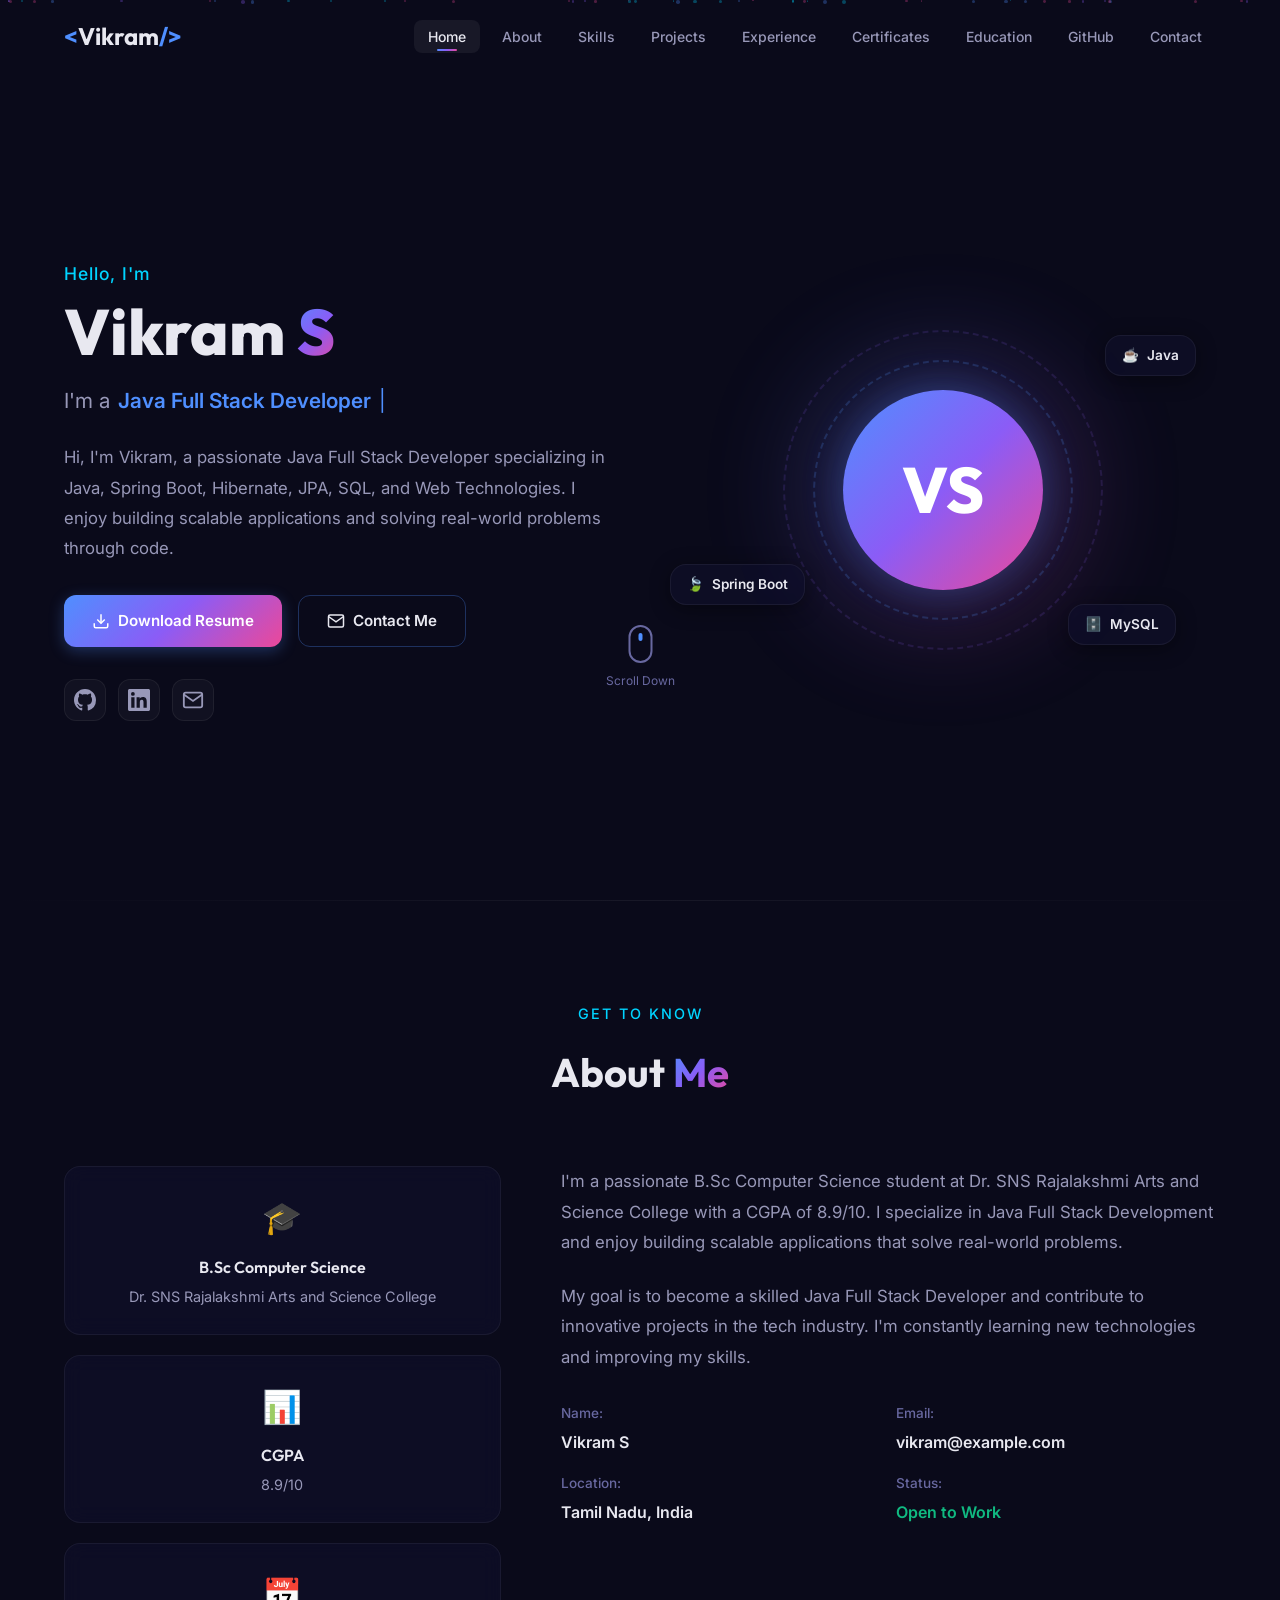
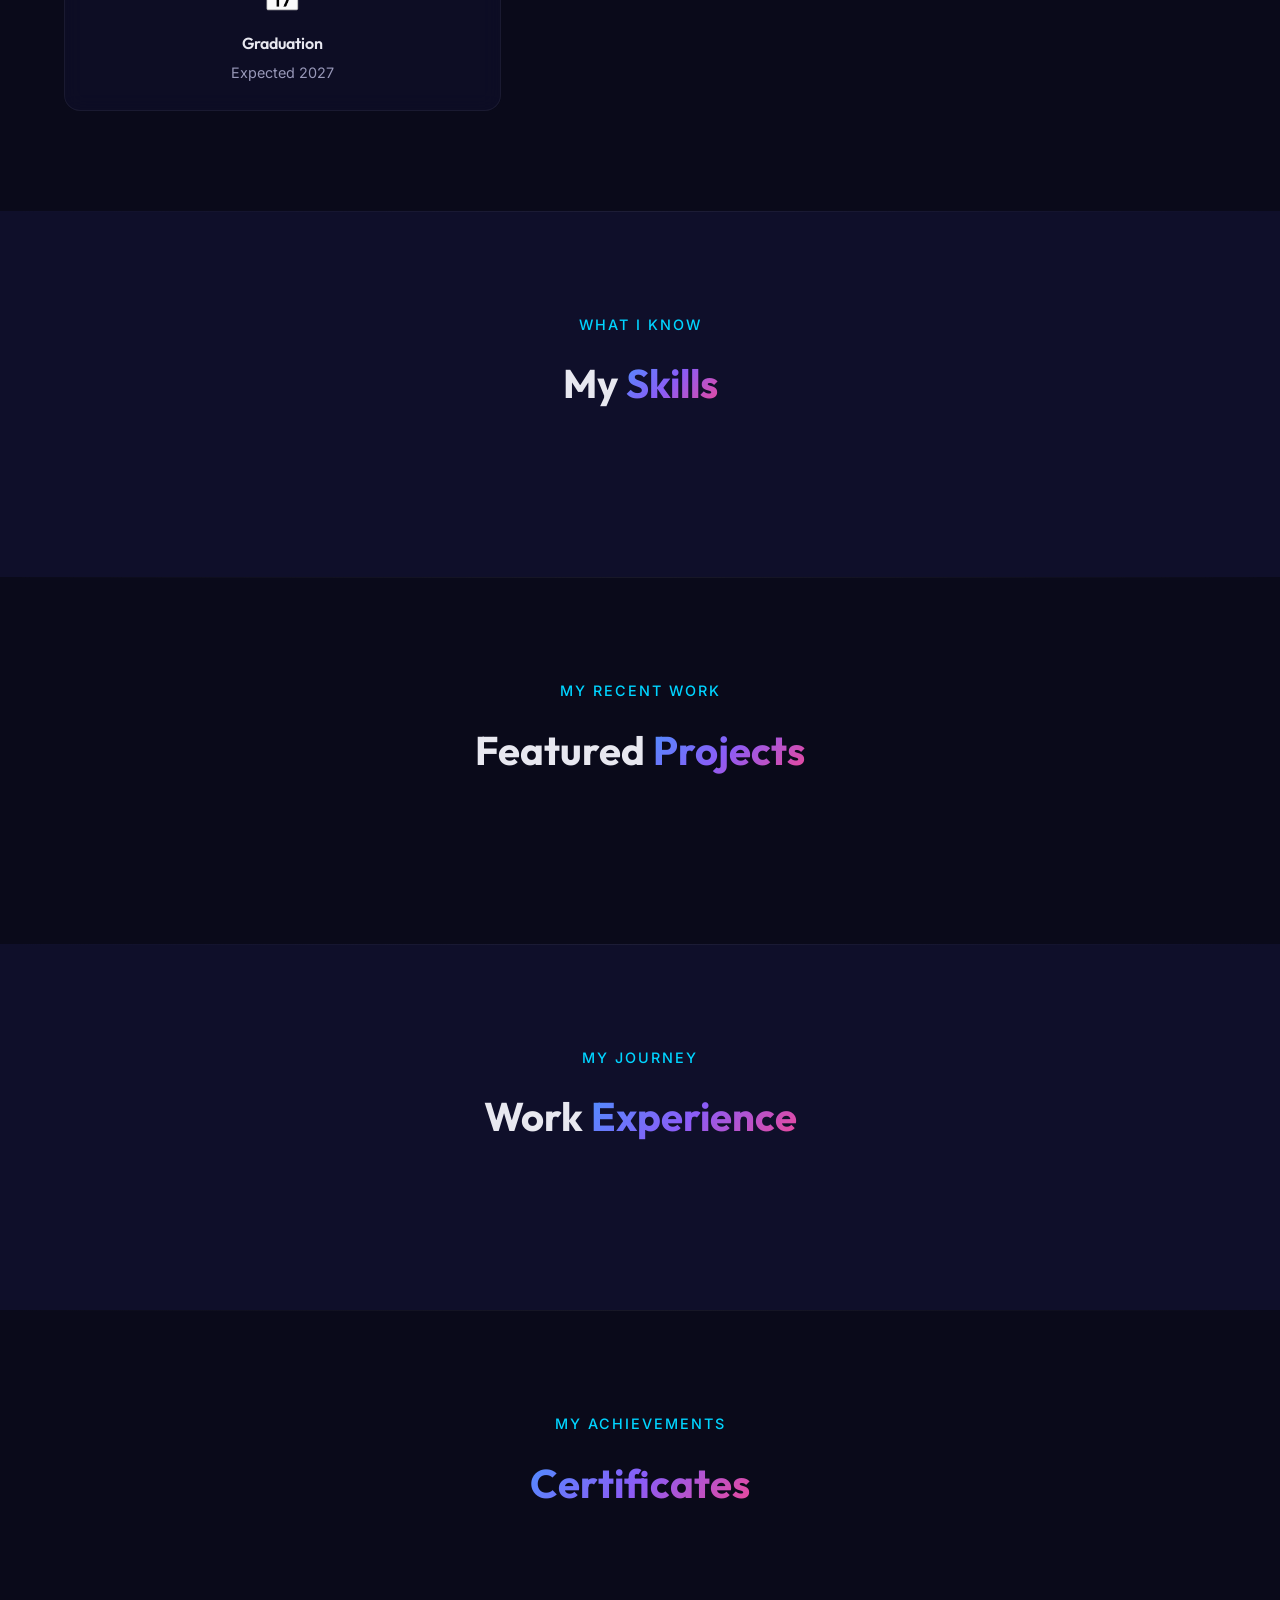
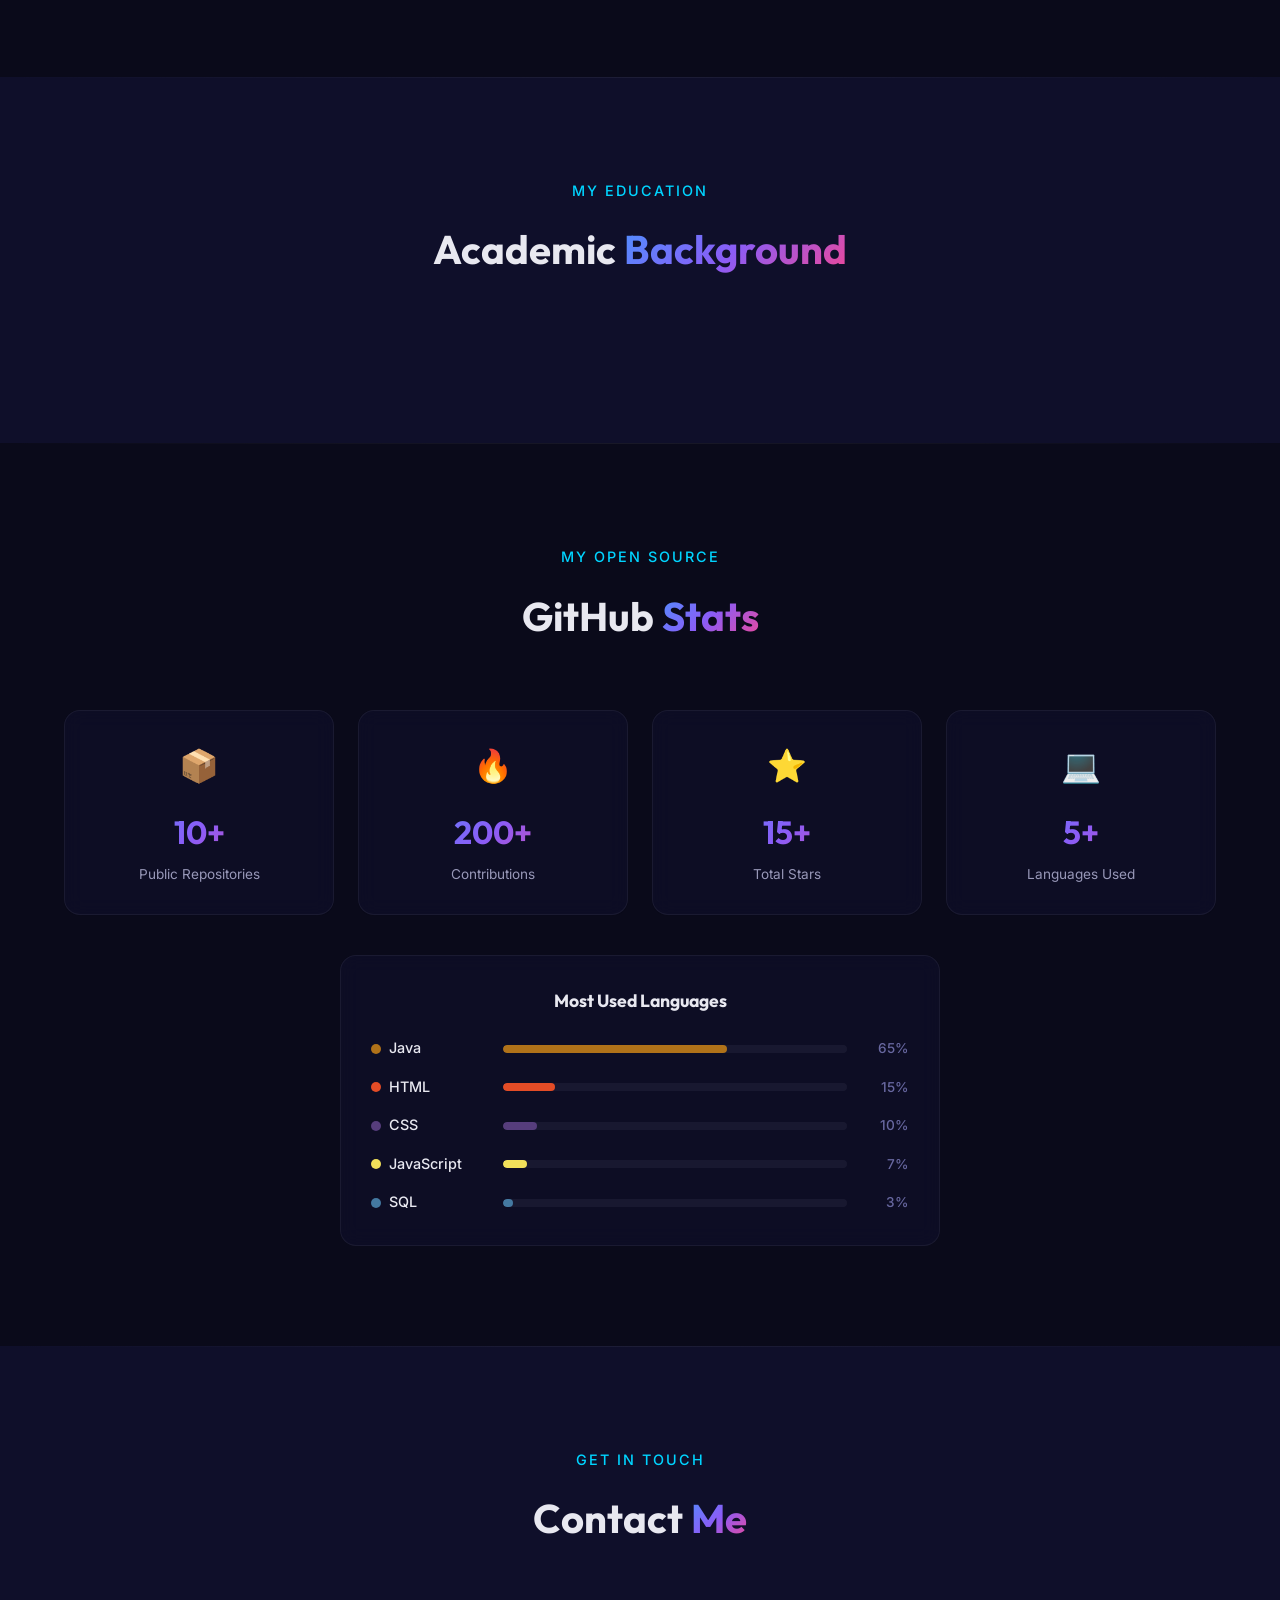
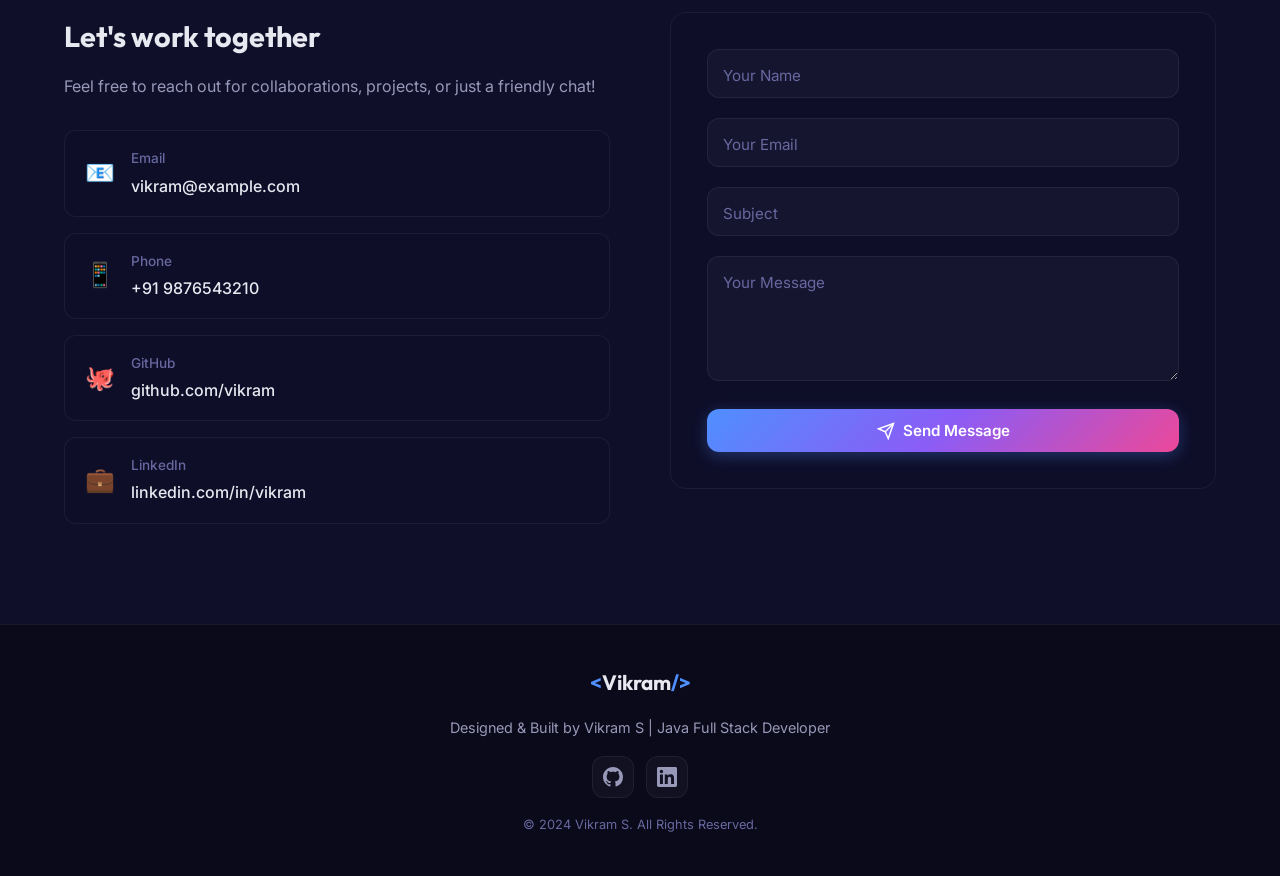
==== target/classes/static/index.html @ 0d9a39a8 "Updated portfolio stats" ====
<!DOCTYPE html>
<html lang="en">
<head>
    <meta charset="UTF-8">
    <meta name="viewport" content="width=device-width, initial-scale=1.0">
    <meta name="description" content="Vikram S - Java Full Stack Developer Portfolio. Specializing in Java, Spring Boot, Hibernate, JPA, SQL, and Web Technologies.">
    <title>Vikram S | Java Full Stack Developer</title>
    <link rel="preconnect" href="https://fonts.googleapis.com">
    <link rel="preconnect" href="https://fonts.gstatic.com" crossorigin>
    <link href="https://fonts.googleapis.com/css2?family=Inter:wght@300;400;500;600;700&family=Outfit:wght@400;500;600;700;800&display=swap" rel="stylesheet">
    <link rel="stylesheet" href="css/style.css">
</head>
<body>
    <!-- Navigation -->
    <nav class="navbar" id="navbar">
        <div class="nav-container">
            <a href="#hero" class="nav-logo">
                <span class="logo-bracket">&lt;</span>Vikram<span class="logo-bracket">/&gt;</span>
            </a>
            <ul class="nav-links" id="navLinks">
                <li><a href="#hero" class="nav-link active">Home</a></li>
                <li><a href="#about" class="nav-link">About</a></li>
                <li><a href="#skills" class="nav-link">Skills</a></li>
                <li><a href="#projects" class="nav-link">Projects</a></li>
                <li><a href="#experience" class="nav-link">Experience</a></li>
                <li><a href="#certificates" class="nav-link">Certificates</a></li>
                <li><a href="#education" class="nav-link">Education</a></li>
                <li><a href="#github-stats" class="nav-link">GitHub</a></li>
                <li><a href="#contact" class="nav-link">Contact</a></li>
            </ul>
            <button class="nav-toggle" id="navToggle" aria-label="Toggle navigation">
                <span></span>
                <span></span>
                <span></span>
            </button>
        </div>
    </nav>

    <!-- Hero Section -->
    <section id="hero" class="hero-section">
        <div class="hero-particles" id="heroParticles"></div>
        <div class="hero-container">
            <div class="hero-content">
                <div class="hero-text">
                    <p class="hero-greeting animate-in">Hello, I'm</p>
                    <h1 class="hero-name animate-in">Vikram <span class="gradient-text">S</span></h1>
                    <div class="hero-title-wrapper animate-in">
                        <span class="hero-title-label">I'm a </span>
                        <span class="hero-title typewriter" id="typewriter"></span>
                        <span class="cursor">|</span>
                    </div>
                    <p class="hero-bio animate-in" id="heroBio">
                        Hi, I'm Vikram, a passionate Java Full Stack Developer specializing in Java, Spring Boot, Hibernate, JPA, SQL, and Web Technologies. I enjoy building scalable applications and solving real-world problems through code.
                    </p>
                    <div class="hero-buttons animate-in">
                        <a href="#" class="btn btn-primary" id="resumeBtn">
                            <svg width="18" height="18" viewBox="0 0 24 24" fill="none" stroke="currentColor" stroke-width="2"><path d="M21 15v4a2 2 0 0 1-2 2H5a2 2 0 0 1-2-2v-4"/><polyline points="7 10 12 15 17 10"/><line x1="12" y1="15" x2="12" y2="3"/></svg>
                            Download Resume
                        </a>
                        <a href="#contact" class="btn btn-outline">
                            <svg width="18" height="18" viewBox="0 0 24 24" fill="none" stroke="currentColor" stroke-width="2"><path d="M4 4h16c1.1 0 2 .9 2 2v12c0 1.1-.9 2-2 2H4c-1.1 0-2-.9-2-2V6c0-1.1.9-2 2-2z"/><polyline points="22,6 12,13 2,6"/></svg>
                            Contact Me
                        </a>
                    </div>
                    <div class="hero-socials animate-in">
                        <a href="#" class="social-link" id="heroGithub" aria-label="GitHub">
                            <svg width="22" height="22" viewBox="0 0 24 24" fill="currentColor"><path d="M12 0C5.37 0 0 5.37 0 12c0 5.31 3.435 9.795 8.205 11.385.6.105.825-.255.825-.57 0-.285-.015-1.23-.015-2.235-3.015.555-3.795-.735-4.035-1.41-.135-.345-.72-1.41-1.23-1.695-.42-.225-1.02-.78-.015-.795.945-.015 1.62.87 1.845 1.23 1.08 1.815 2.805 1.305 3.495.99.105-.78.42-1.305.765-1.605-2.67-.3-5.46-1.335-5.46-5.925 0-1.305.465-2.385 1.23-3.225-.12-.3-.54-1.53.12-3.18 0 0 1.005-.315 3.3 1.23.96-.27 1.98-.405 3-.405s2.04.135 3 .405c2.295-1.56 3.3-1.23 3.3-1.23.66 1.65.24 2.88.12 3.18.765.84 1.23 1.905 1.23 3.225 0 4.605-2.805 5.625-5.475 5.925.435.375.81 1.095.81 2.22 0 1.605-.015 2.895-.015 3.3 0 .315.225.69.825.57A12.02 12.02 0 0024 12c0-6.63-5.37-12-12-12z"/></svg>
                        </a>
                        <a href="#" class="social-link" id="heroLinkedin" aria-label="LinkedIn">
                            <svg width="22" height="22" viewBox="0 0 24 24" fill="currentColor"><path d="M20.447 20.452h-3.554v-5.569c0-1.328-.027-3.037-1.852-3.037-1.853 0-2.136 1.445-2.136 2.939v5.667H9.351V9h3.414v1.561h.046c.477-.9 1.637-1.85 3.37-1.85 3.601 0 4.267 2.37 4.267 5.455v6.286zM5.337 7.433a2.062 2.062 0 01-2.063-2.065 2.064 2.064 0 112.063 2.065zm1.782 13.019H3.555V9h3.564v11.452zM22.225 0H1.771C.792 0 0 .774 0 1.729v20.542C0 23.227.792 24 1.771 24h20.451C23.2 24 24 23.227 24 22.271V1.729C24 .774 23.2 0 22.222 0h.003z"/></svg>
                        </a>
                        <a href="mailto:" class="social-link" id="heroEmail" aria-label="Email">
                            <svg width="22" height="22" viewBox="0 0 24 24" fill="none" stroke="currentColor" stroke-width="2"><path d="M4 4h16c1.1 0 2 .9 2 2v12c0 1.1-.9 2-2 2H4c-1.1 0-2-.9-2-2V6c0-1.1.9-2 2-2z"/><polyline points="22,6 12,13 2,6"/></svg>
                        </a>
                    </div>
                </div>
                <div class="hero-image animate-in">
                    <div class="hero-image-wrapper">
                        <div class="hero-image-glow"></div>
                        <div class="hero-avatar" id="heroAvatar">
                            <span class="avatar-text">VS</span>
                        </div>
                        <div class="hero-image-ring"></div>
                        <div class="hero-image-ring ring-2"></div>
                    </div>
                    <div class="hero-badge badge-1">
                        <span>☕</span> Java
                    </div>
                    <div class="hero-badge badge-2">
                        <span>🍃</span> Spring Boot
                    </div>
                    <div class="hero-badge badge-3">
                        <span>🗄️</span> MySQL
                    </div>
                </div>
            </div>
            <div class="scroll-indicator">
                <div class="mouse">
                    <div class="wheel"></div>
                </div>
                <p>Scroll Down</p>
            </div>
        </div>
    </section>

    <!-- About Section -->
    <section id="about" class="section about-section">
        <div class="container">
            <div class="section-header">
                <span class="section-tag">Get To Know</span>
                <h2 class="section-title">About <span class="gradient-text">Me</span></h2>
            </div>
            <div class="about-grid">
                <div class="about-image-col fade-in">
                    <div class="about-card-stack">
                        <div class="about-stat-card">
                            <div class="stat-icon">🎓</div>
                            <h3 id="aboutDegree">B.Sc Computer Science</h3>
                            <p id="aboutCollege">Dr. SNS Rajalakshmi Arts and Science College</p>
                        </div>
                        <div class="about-stat-card">
                            <div class="stat-icon">📊</div>
                            <h3>CGPA</h3>
                            <p id="aboutCgpa">8.9/10</p>
                        </div>
                        <div class="about-stat-card">
                            <div class="stat-icon">📅</div>
                            <h3>Graduation</h3>
                            <p id="aboutGradYear">Expected 2027</p>
                        </div>
                    </div>
                </div>
                <div class="about-text-col fade-in">
                    <p class="about-description" id="aboutBio">
                        I'm a passionate B.Sc Computer Science student at Dr. SNS Rajalakshmi Arts and Science College with a CGPA of 8.9/10. I specialize in Java Full Stack Development and enjoy building scalable applications that solve real-world problems.
                    </p>
                    <p class="about-description">
                        My goal is to become a skilled Java Full Stack Developer and contribute to innovative projects in the tech industry. I'm constantly learning new technologies and improving my skills.
                    </p>
                    <div class="about-info-grid">
                        <div class="about-info-item">
                            <span class="info-label">Name:</span>
                            <span class="info-value" id="aboutName">Vikram S</span>
                        </div>
                        <div class="about-info-item">
                            <span class="info-label">Email:</span>
                            <span class="info-value" id="aboutEmail">vikram@example.com</span>
                        </div>
                        <div class="about-info-item">
                            <span class="info-label">Location:</span>
                            <span class="info-value">Tamil Nadu, India</span>
                        </div>
                        <div class="about-info-item">
                            <span class="info-label">Status:</span>
                            <span class="info-value status-available">Open to Work</span>
                        </div>
                    </div>
                </div>
            </div>
        </div>
    </section>

    <!-- Skills Section -->
    <section id="skills" class="section skills-section">
        <div class="container">
            <div class="section-header">
                <span class="section-tag">What I Know</span>
                <h2 class="section-title">My <span class="gradient-text">Skills</span></h2>
            </div>
            <div class="skills-categories" id="skillsContainer">
                <!-- Skills will be loaded dynamically -->
            </div>
        </div>
    </section>

    <!-- Projects Section -->
    <section id="projects" class="section projects-section">
        <div class="container">
            <div class="section-header">
                <span class="section-tag">My Recent Work</span>
                <h2 class="section-title">Featured <span class="gradient-text">Projects</span></h2>
            </div>
            <div class="projects-grid" id="projectsContainer">
                <!-- Projects will be loaded dynamically -->
            </div>
        </div>
    </section>

    <!-- Experience Section -->
    <section id="experience" class="section experience-section">
        <div class="container">
            <div class="section-header">
                <span class="section-tag">My Journey</span>
                <h2 class="section-title">Work <span class="gradient-text">Experience</span></h2>
            </div>
            <div class="timeline" id="experienceContainer">
                <!-- Experience will be loaded dynamically -->
            </div>
        </div>
    </section>

    <!-- Certificates Section -->
    <section id="certificates" class="section certificates-section">
        <div class="container">
            <div class="section-header">
                <span class="section-tag">My Achievements</span>
                <h2 class="section-title"><span class="gradient-text">Certificates</span></h2>
            </div>
            <div class="certificates-grid" id="certificatesContainer">
                <!-- Certificates will be loaded dynamically -->
            </div>
        </div>
    </section>

    <!-- Education Section -->
    <section id="education" class="section education-section">
        <div class="container">
            <div class="section-header">
                <span class="section-tag">My Education</span>
                <h2 class="section-title">Academic <span class="gradient-text">Background</span></h2>
            </div>
            <div class="education-cards" id="educationContainer">
                <!-- Education will be loaded dynamically -->
            </div>
        </div>
    </section>

    <!-- GitHub Stats Section -->
    <section id="github-stats" class="section github-section">
        <div class="container">
            <div class="section-header">
                <span class="section-tag">My Open Source</span>
                <h2 class="section-title">GitHub <span class="gradient-text">Stats</span></h2>
            </div>
            <div class="github-stats-grid" id="githubStatsContainer">
                <div class="github-stat-card fade-in">
                    <div class="github-stat-icon">📦</div>
                    <h3 class="github-stat-number" id="githubRepos">10+</h3>
                    <p>Public Repositories</p>
                </div>
                <div class="github-stat-card fade-in">
                    <div class="github-stat-icon">🔥</div>
                    <h3 class="github-stat-number" id="githubContributions">200+</h3>
                    <p>Contributions</p>
                </div>
                <div class="github-stat-card fade-in">
                    <div class="github-stat-icon">⭐</div>
                    <h3 class="github-stat-number" id="githubStars">15+</h3>
                    <p>Total Stars</p>
                </div>
                <div class="github-stat-card fade-in">
                    <div class="github-stat-icon">💻</div>
                    <h3 class="github-stat-number" id="githubLanguages">5+</h3>
                    <p>Languages Used</p>
                </div>
            </div>
            <div class="github-chart-container fade-in">
                <div class="github-languages-chart">
                    <h3>Most Used Languages</h3>
                    <div class="language-bars">
                        <div class="language-bar-item">
                            <div class="language-info"><span class="lang-dot" style="background:#b07219"></span>Java</div>
                            <div class="language-bar"><div class="language-fill" style="width:65%;background:#b07219"></div></div>
                            <span class="language-percent">65%</span>
                        </div>
                        <div class="language-bar-item">
                            <div class="language-info"><span class="lang-dot" style="background:#e34c26"></span>HTML</div>
                            <div class="language-bar"><div class="language-fill" style="width:15%;background:#e34c26"></div></div>
                            <span class="language-percent">15%</span>
                        </div>
                        <div class="language-bar-item">
                            <div class="language-info"><span class="lang-dot" style="background:#563d7c"></span>CSS</div>
                            <div class="language-bar"><div class="language-fill" style="width:10%;background:#563d7c"></div></div>
                            <span class="language-percent">10%</span>
                        </div>
                        <div class="language-bar-item">
                            <div class="language-info"><span class="lang-dot" style="background:#f1e05a"></span>JavaScript</div>
                            <div class="language-bar"><div class="language-fill" style="width:7%;background:#f1e05a"></div></div>
                            <span class="language-percent">7%</span>
                        </div>
                        <div class="language-bar-item">
                            <div class="language-info"><span class="lang-dot" style="background:#4479A1"></span>SQL</div>
                            <div class="language-bar"><div class="language-fill" style="width:3%;background:#4479A1"></div></div>
                            <span class="language-percent">3%</span>
                        </div>
                    </div>
                </div>
            </div>
        </div>
    </section>

    <!-- Contact Section -->
    <section id="contact" class="section contact-section">
        <div class="container">
            <div class="section-header">
                <span class="section-tag">Get In Touch</span>
                <h2 class="section-title">Contact <span class="gradient-text">Me</span></h2>
            </div>
            <div class="contact-grid">
                <div class="contact-info fade-in">
                    <h3>Let's work together</h3>
                    <p>Feel free to reach out for collaborations, projects, or just a friendly chat!</p>
                    <div class="contact-cards">
                        <div class="contact-card">
                            <div class="contact-card-icon">📧</div>
                            <div>
                                <h4>Email</h4>
                                <p id="contactEmail">vikram@example.com</p>
                            </div>
                        </div>
                        <div class="contact-card">
                            <div class="contact-card-icon">📱</div>
                            <div>
                                <h4>Phone</h4>
                                <p id="contactPhone">+91 9876543210</p>
                            </div>
                        </div>
                        <div class="contact-card">
                            <div class="contact-card-icon">🐙</div>
                            <div>
                                <h4>GitHub</h4>
                                <p><a href="#" id="contactGithub" target="_blank">github.com/vikram</a></p>
                            </div>
                        </div>
                        <div class="contact-card">
                            <div class="contact-card-icon">💼</div>
                            <div>
                                <h4>LinkedIn</h4>
                                <p><a href="#" id="contactLinkedin" target="_blank">linkedin.com/in/vikram</a></p>
                            </div>
                        </div>
                    </div>
                </div>
                <div class="contact-form-wrapper fade-in">
                    <form class="contact-form" id="contactForm">
                        <div class="form-group">
                            <input type="text" id="formName" name="name" placeholder=" " required>
                            <label for="formName">Your Name</label>
                        </div>
                        <div class="form-group">
                            <input type="email" id="formEmail" name="email" placeholder=" " required>
                            <label for="formEmail">Your Email</label>
                        </div>
                        <div class="form-group">
                            <input type="text" id="formSubject" name="subject" placeholder=" " required>
                            <label for="formSubject">Subject</label>
                        </div>
                        <div class="form-group">
                            <textarea id="formMessage" name="message" rows="5" placeholder=" " required></textarea>
                            <label for="formMessage">Your Message</label>
                        </div>
                        <button type="submit" class="btn btn-primary btn-full">
                            <svg width="18" height="18" viewBox="0 0 24 24" fill="none" stroke="currentColor" stroke-width="2"><line x1="22" y1="2" x2="11" y2="13"/><polygon points="22 2 15 22 11 13 2 9 22 2"/></svg>
                            Send Message
                        </button>
                    </form>
                </div>
            </div>
        </div>
    </section>

    <!-- Footer -->
    <footer class="footer">
        <div class="container">
            <div class="footer-content">
                <div class="footer-logo">
                    <span class="logo-bracket">&lt;</span>Vikram<span class="logo-bracket">/&gt;</span>
                </div>
                <p class="footer-text">Designed & Built by Vikram S | Java Full Stack Developer</p>
                <div class="footer-socials">
                    <a href="#" class="social-link" id="footerGithub" aria-label="GitHub">
                        <svg width="20" height="20" viewBox="0 0 24 24" fill="currentColor"><path d="M12 0C5.37 0 0 5.37 0 12c0 5.31 3.435 9.795 8.205 11.385.6.105.825-.255.825-.57 0-.285-.015-1.23-.015-2.235-3.015.555-3.795-.735-4.035-1.41-.135-.345-.72-1.41-1.23-1.695-.42-.225-1.02-.78-.015-.795.945-.015 1.62.87 1.845 1.23 1.08 1.815 2.805 1.305 3.495.99.105-.78.42-1.305.765-1.605-2.67-.3-5.46-1.335-5.46-5.925 0-1.305.465-2.385 1.23-3.225-.12-.3-.54-1.53.12-3.18 0 0 1.005-.315 3.3 1.23.96-.27 1.98-.405 3-.405s2.04.135 3 .405c2.295-1.56 3.3-1.23 3.3-1.23.66 1.65.24 2.88.12 3.18.765.84 1.23 1.905 1.23 3.225 0 4.605-2.805 5.625-5.475 5.925.435.375.81 1.095.81 2.22 0 1.605-.015 2.895-.015 3.3 0 .315.225.69.825.57A12.02 12.02 0 0024 12c0-6.63-5.37-12-12-12z"/></svg>
                    </a>
                    <a href="#" class="social-link" id="footerLinkedin" aria-label="LinkedIn">
                        <svg width="20" height="20" viewBox="0 0 24 24" fill="currentColor"><path d="M20.447 20.452h-3.554v-5.569c0-1.328-.027-3.037-1.852-3.037-1.853 0-2.136 1.445-2.136 2.939v5.667H9.351V9h3.414v1.561h.046c.477-.9 1.637-1.85 3.37-1.85 3.601 0 4.267 2.37 4.267 5.455v6.286zM5.337 7.433a2.062 2.062 0 01-2.063-2.065 2.064 2.064 0 112.063 2.065zm1.782 13.019H3.555V9h3.564v11.452zM22.225 0H1.771C.792 0 0 .774 0 1.729v20.542C0 23.227.792 24 1.771 24h20.451C23.2 24 24 23.227 24 22.271V1.729C24 .774 23.2 0 22.222 0h.003z"/></svg>
                    </a>
                </div>
                <p class="footer-copyright">&copy; 2024 Vikram S. All Rights Reserved.</p>
            </div>
        </div>
    </footer>

    <!-- Toast Notification -->
    <div class="toast-container" id="toastContainer"></div>

    <script src="js/main.js"></script>
</body>
</html>
---- target/classes/static/css/style.css ----
/* ==========================================
   Vikram Portfolio - Design System
   ========================================== */

/* CSS Custom Properties */
:root {
    /* Colors */
    --bg-primary: #0a0a1a;
    --bg-secondary: #0f0f2a;
    --bg-card: rgba(15, 15, 42, 0.7);
    --bg-card-hover: rgba(20, 20, 55, 0.85);
    --bg-glass: rgba(255, 255, 255, 0.03);
    --bg-glass-hover: rgba(255, 255, 255, 0.06);

    --text-primary: #e8e8f0;
    --text-secondary: #9898b8;
    --text-muted: #6868a0;

    --accent-blue: #4f8fff;
    --accent-cyan: #00d4ff;
    --accent-purple: #8b5cf6;
    --accent-pink: #ec4899;
    --accent-green: #10b981;
    --accent-orange: #f59e0b;

    --gradient-primary: linear-gradient(135deg, #4f8fff 0%, #8b5cf6 50%, #ec4899 100%);
    --gradient-secondary: linear-gradient(135deg, #00d4ff 0%, #4f8fff 100%);
    --gradient-card: linear-gradient(135deg, rgba(79, 143, 255, 0.1) 0%, rgba(139, 92, 246, 0.05) 100%);

    --border-color: rgba(255, 255, 255, 0.06);
    --border-glow: rgba(79, 143, 255, 0.3);

    --shadow-sm: 0 2px 8px rgba(0, 0, 0, 0.3);
    --shadow-md: 0 4px 20px rgba(0, 0, 0, 0.4);
    --shadow-lg: 0 8px 40px rgba(0, 0, 0, 0.5);
    --shadow-glow: 0 0 30px rgba(79, 143, 255, 0.15);

    /* Typography */
    --font-body: 'Inter', -apple-system, BlinkMacSystemFont, sans-serif;
    --font-heading: 'Outfit', 'Inter', sans-serif;

    /* Spacing */
    --section-padding: 100px 0;
    --container-max: 1200px;

    /* Transitions */
    --transition-fast: 0.2s ease;
    --transition-base: 0.3s ease;
    --transition-slow: 0.5s ease;

    /* Border Radius */
    --radius-sm: 8px;
    --radius-md: 12px;
    --radius-lg: 16px;
    --radius-xl: 24px;
    --radius-full: 50%;
}

/* Reset & Base */
*, *::before, *::after {
    margin: 0;
    padding: 0;
    box-sizing: border-box;
}

html {
    scroll-behavior: smooth;
    scrollbar-width: thin;
    scrollbar-color: var(--accent-blue) var(--bg-secondary);
}

body {
    font-family: var(--font-body);
    background-color: var(--bg-primary);
    color: var(--text-primary);
    line-height: 1.7;
    overflow-x: hidden;
    -webkit-font-smoothing: antialiased;
}

::-webkit-scrollbar { width: 8px; }
::-webkit-scrollbar-track { background: var(--bg-secondary); }
::-webkit-scrollbar-thumb { background: var(--accent-blue); border-radius: 4px; }
::-webkit-scrollbar-thumb:hover { background: var(--accent-purple); }

.container {
    max-width: var(--container-max);
    margin: 0 auto;
    padding: 0 24px;
}

a {
    color: var(--accent-cyan);
    text-decoration: none;
    transition: color var(--transition-fast);
}

a:hover { color: var(--accent-blue); }

img { max-width: 100%; display: block; }

/* ==========================================
   Gradient Text
   ========================================== */
.gradient-text {
    background: var(--gradient-primary);
    -webkit-background-clip: text;
    -webkit-text-fill-color: transparent;
    background-clip: text;
}

/* ==========================================
   Navigation
   ========================================== */
.navbar {
    position: fixed;
    top: 0;
    left: 0;
    right: 0;
    z-index: 1000;
    padding: 16px 0;
    transition: all var(--transition-base);
    background: transparent;
}

.navbar.scrolled {
    background: rgba(10, 10, 26, 0.9);
    backdrop-filter: blur(20px);
    -webkit-backdrop-filter: blur(20px);
    border-bottom: 1px solid var(--border-color);
    padding: 10px 0;
    box-shadow: var(--shadow-md);
}

.nav-container {
    max-width: var(--container-max);
    margin: 0 auto;
    padding: 0 24px;
    display: flex;
    align-items: center;
    justify-content: space-between;
}

.nav-logo {
    font-family: var(--font-heading);
    font-size: 1.5rem;
    font-weight: 700;
    color: var(--text-primary);
    text-decoration: none;
}

.logo-bracket {
    color: var(--accent-blue);
}

.nav-links {
    display: flex;
    list-style: none;
    gap: 8px;
}

.nav-link {
    color: var(--text-secondary);
    text-decoration: none;
    padding: 8px 14px;
    border-radius: var(--radius-sm);
    font-size: 0.875rem;
    font-weight: 500;
    transition: all var(--transition-fast);
    position: relative;
}

.nav-link:hover,
.nav-link.active {
    color: var(--text-primary);
    background: var(--bg-glass-hover);
}

.nav-link.active::after {
    content: '';
    position: absolute;
    bottom: 2px;
    left: 50%;
    transform: translateX(-50%);
    width: 20px;
    height: 2px;
    background: var(--gradient-primary);
    border-radius: 2px;
}

.nav-toggle {
    display: none;
    flex-direction: column;
    gap: 5px;
    background: none;
    border: none;
    cursor: pointer;
    padding: 5px;
}

.nav-toggle span {
    width: 24px;
    height: 2px;
    background: var(--text-primary);
    border-radius: 2px;
    transition: all var(--transition-base);
}

.nav-toggle.active span:nth-child(1) { transform: rotate(45deg) translate(5px, 5px); }
.nav-toggle.active span:nth-child(2) { opacity: 0; }
.nav-toggle.active span:nth-child(3) { transform: rotate(-45deg) translate(5px, -5px); }

/* ==========================================
   Buttons
   ========================================== */
.btn {
    display: inline-flex;
    align-items: center;
    gap: 8px;
    padding: 12px 28px;
    border-radius: var(--radius-md);
    font-family: var(--font-body);
    font-size: 0.95rem;
    font-weight: 600;
    text-decoration: none;
    cursor: pointer;
    border: none;
    transition: all var(--transition-base);
}

.btn-primary {
    background: var(--gradient-primary);
    color: white;
    box-shadow: 0 4px 15px rgba(79, 143, 255, 0.3);
}

.btn-primary:hover {
    transform: translateY(-2px);
    box-shadow: 0 8px 25px rgba(79, 143, 255, 0.4);
    color: white;
}

.btn-outline {
    background: transparent;
    color: var(--text-primary);
    border: 1.5px solid var(--border-glow);
}

.btn-outline:hover {
    background: var(--bg-glass-hover);
    border-color: var(--accent-blue);
    color: var(--accent-blue);
    transform: translateY(-2px);
}

.btn-sm {
    padding: 8px 18px;
    font-size: 0.85rem;
}

.btn-full {
    width: 100%;
    justify-content: center;
}

/* ==========================================
   Hero Section
   ========================================== */
.hero-section {
    min-height: 100vh;
    display: flex;
    align-items: center;
    position: relative;
    overflow: hidden;
    padding-top: 80px;
}

.hero-particles {
    position: absolute;
    top: 0;
    left: 0;
    width: 100%;
    height: 100%;
    overflow: hidden;
    z-index: 0;
}

.particle {
    position: absolute;
    width: 3px;
    height: 3px;
    background: var(--accent-blue);
    border-radius: 50%;
    opacity: 0.3;
    animation: float-particle linear infinite;
}

@keyframes float-particle {
    0% { transform: translateY(100vh) rotate(0deg); opacity: 0; }
    10% { opacity: 0.4; }
    90% { opacity: 0.4; }
    100% { transform: translateY(-100px) rotate(720deg); opacity: 0; }
}

.hero-container {
    position: relative;
    z-index: 1;
    max-width: var(--container-max);
    margin: 0 auto;
    padding: 0 24px;
    width: 100%;
}

.hero-content {
    display: grid;
    grid-template-columns: 1fr 1fr;
    gap: 60px;
    align-items: center;
}

.hero-greeting {
    font-size: 1.1rem;
    color: var(--accent-cyan);
    font-weight: 500;
    margin-bottom: 8px;
    letter-spacing: 1px;
}

.hero-name {
    font-family: var(--font-heading);
    font-size: 4rem;
    font-weight: 800;
    line-height: 1.1;
    margin-bottom: 16px;
}

.hero-title-wrapper {
    display: flex;
    align-items: center;
    gap: 8px;
    margin-bottom: 24px;
    font-size: 1.3rem;
}

.hero-title-label {
    color: var(--text-secondary);
}

.hero-title {
    color: var(--accent-blue);
    font-weight: 600;
}

.cursor {
    color: var(--accent-blue);
    animation: blink 1s infinite;
}

@keyframes blink {
    0%, 100% { opacity: 1; }
    50% { opacity: 0; }
}

.hero-bio {
    color: var(--text-secondary);
    font-size: 1.05rem;
    line-height: 1.8;
    margin-bottom: 32px;
    max-width: 550px;
}

.hero-buttons {
    display: flex;
    gap: 16px;
    margin-bottom: 32px;
}

.hero-socials {
    display: flex;
    gap: 12px;
}

.social-link {
    width: 42px;
    height: 42px;
    display: flex;
    align-items: center;
    justify-content: center;
    border-radius: var(--radius-md);
    background: var(--bg-glass);
    border: 1px solid var(--border-color);
    color: var(--text-secondary);
    transition: all var(--transition-base);
}

.social-link:hover {
    background: var(--bg-glass-hover);
    color: var(--accent-blue);
    border-color: var(--border-glow);
    transform: translateY(-3px);
    box-shadow: var(--shadow-glow);
}

/* Hero Image */
.hero-image {
    display: flex;
    justify-content: center;
    position: relative;
}

.hero-image-wrapper {
    position: relative;
    width: 350px;
    height: 350px;
    display: flex;
    align-items: center;
    justify-content: center;
}

.hero-image-glow {
    position: absolute;
    width: 250px;
    height: 250px;
    background: var(--gradient-primary);
    border-radius: 50%;
    filter: blur(60px);
    opacity: 0.3;
    animation: pulse-glow 4s ease-in-out infinite;
}

@keyframes pulse-glow {
    0%, 100% { transform: scale(1); opacity: 0.3; }
    50% { transform: scale(1.1); opacity: 0.5; }
}

.hero-avatar {
    width: 200px;
    height: 200px;
    border-radius: 50%;
    background: var(--gradient-primary);
    display: flex;
    align-items: center;
    justify-content: center;
    position: relative;
    z-index: 2;
    box-shadow: 0 0 40px rgba(79, 143, 255, 0.3);
}

.hero-avatar img {
    width: 100%;
    height: 100%;
    border-radius: 50%;
    object-fit: cover;
}

.avatar-text {
    font-family: var(--font-heading);
    font-size: 4rem;
    font-weight: 800;
    color: white;
}

.hero-image-ring {
    position: absolute;
    width: 260px;
    height: 260px;
    border: 2px dashed rgba(79, 143, 255, 0.2);
    border-radius: 50%;
    animation: spin 20s linear infinite;
}

.ring-2 {
    width: 320px;
    height: 320px;
    border-color: rgba(139, 92, 246, 0.15);
    animation: spin 30s linear infinite reverse;
}

@keyframes spin {
    0% { transform: rotate(0deg); }
    100% { transform: rotate(360deg); }
}

.hero-badge {
    position: absolute;
    display: flex;
    align-items: center;
    gap: 8px;
    padding: 8px 16px;
    background: var(--bg-card);
    backdrop-filter: blur(10px);
    border: 1px solid var(--border-color);
    border-radius: var(--radius-lg);
    font-size: 0.85rem;
    font-weight: 600;
    color: var(--text-primary);
    box-shadow: var(--shadow-md);
    animation: float 6s ease-in-out infinite;
    z-index: 3;
}

.badge-1 { top: 20px; right: 20px; animation-delay: 0s; }
.badge-2 { bottom: 60px; left: 0; animation-delay: 2s; }
.badge-3 { bottom: 20px; right: 40px; animation-delay: 4s; }

@keyframes float {
    0%, 100% { transform: translateY(0px); }
    50% { transform: translateY(-15px); }
}

/* Scroll Indicator */
.scroll-indicator {
    position: absolute;
    bottom: 30px;
    left: 50%;
    transform: translateX(-50%);
    display: flex;
    flex-direction: column;
    align-items: center;
    gap: 8px;
    color: var(--text-muted);
    font-size: 0.75rem;
    animation: bounce-down 2s infinite;
}

.mouse {
    width: 24px;
    height: 38px;
    border: 2px solid var(--text-muted);
    border-radius: 12px;
    display: flex;
    justify-content: center;
    padding-top: 6px;
}

.wheel {
    width: 4px;
    height: 8px;
    background: var(--accent-blue);
    border-radius: 2px;
    animation: scroll-wheel 2s infinite;
}

@keyframes scroll-wheel {
    0% { transform: translateY(0); opacity: 1; }
    100% { transform: translateY(10px); opacity: 0; }
}

@keyframes bounce-down {
    0%, 100% { transform: translateX(-50%) translateY(0); }
    50% { transform: translateX(-50%) translateY(10px); }
}

/* ==========================================
   Section Common Styles
   ========================================== */
.section {
    padding: var(--section-padding);
    position: relative;
}

.section::before {
    content: '';
    position: absolute;
    top: 0;
    left: 0;
    right: 0;
    height: 1px;
    background: linear-gradient(90deg, transparent, var(--border-color), transparent);
}

.section-header {
    text-align: center;
    margin-bottom: 60px;
}

.section-tag {
    display: inline-block;
    color: var(--accent-cyan);
    font-size: 0.9rem;
    font-weight: 500;
    letter-spacing: 2px;
    text-transform: uppercase;
    margin-bottom: 12px;
}

.section-title {
    font-family: var(--font-heading);
    font-size: 2.5rem;
    font-weight: 700;
}

/* ==========================================
   Fade In Animation
   ========================================== */
.fade-in {
    opacity: 0;
    transform: translateY(30px);
    transition: opacity 0.6s ease, transform 0.6s ease;
}

.fade-in.visible {
    opacity: 1;
    transform: translateY(0);
}

.animate-in {
    opacity: 0;
    transform: translateY(20px);
    animation: slide-up 0.6s ease forwards;
}

.animate-in:nth-child(1) { animation-delay: 0.1s; }
.animate-in:nth-child(2) { animation-delay: 0.2s; }
.animate-in:nth-child(3) { animation-delay: 0.3s; }
.animate-in:nth-child(4) { animation-delay: 0.4s; }
.animate-in:nth-child(5) { animation-delay: 0.5s; }
.animate-in:nth-child(6) { animation-delay: 0.6s; }

@keyframes slide-up {
    to { opacity: 1; transform: translateY(0); }
}

/* ==========================================
   About Section
   ========================================== */
.about-grid {
    display: grid;
    grid-template-columns: 1fr 1.5fr;
    gap: 60px;
    align-items: start;
}

.about-card-stack {
    display: flex;
    flex-direction: column;
    gap: 20px;
}

.about-stat-card {
    background: var(--bg-card);
    border: 1px solid var(--border-color);
    border-radius: var(--radius-lg);
    padding: 24px;
    text-align: center;
    transition: all var(--transition-base);
    backdrop-filter: blur(10px);
}

.about-stat-card:hover {
    border-color: var(--border-glow);
    transform: translateY(-3px);
    box-shadow: var(--shadow-glow);
}

.stat-icon {
    font-size: 2rem;
    margin-bottom: 8px;
}

.about-stat-card h3 {
    font-family: var(--font-heading);
    font-size: 1rem;
    font-weight: 600;
    margin-bottom: 4px;
}

.about-stat-card p {
    color: var(--text-secondary);
    font-size: 0.9rem;
}

.about-description {
    color: var(--text-secondary);
    font-size: 1.05rem;
    line-height: 1.8;
    margin-bottom: 24px;
}

.about-info-grid {
    display: grid;
    grid-template-columns: 1fr 1fr;
    gap: 16px;
    margin-top: 30px;
}

.about-info-item {
    display: flex;
    flex-direction: column;
    gap: 4px;
}

.info-label {
    color: var(--text-muted);
    font-size: 0.85rem;
    font-weight: 500;
}

.info-value {
    color: var(--text-primary);
    font-weight: 600;
}

.status-available {
    color: var(--accent-green) !important;
}

/* ==========================================
   Skills Section
   ========================================== */
.skills-section {
    background: var(--bg-secondary);
}

.skills-categories {
    display: grid;
    grid-template-columns: repeat(2, 1fr);
    gap: 30px;
}

.skill-category {
    background: var(--bg-card);
    border: 1px solid var(--border-color);
    border-radius: var(--radius-lg);
    padding: 30px;
    backdrop-filter: blur(10px);
    transition: all var(--transition-base);
}

.skill-category:hover {
    border-color: var(--border-glow);
    box-shadow: var(--shadow-glow);
}

.skill-category-header {
    display: flex;
    align-items: center;
    gap: 12px;
    margin-bottom: 24px;
}

.skill-category-icon {
    width: 44px;
    height: 44px;
    display: flex;
    align-items: center;
    justify-content: center;
    border-radius: var(--radius-md);
    background: var(--gradient-primary);
    font-size: 1.3rem;
}

.skill-category-title {
    font-family: var(--font-heading);
    font-size: 1.2rem;
    font-weight: 600;
}

.skill-items {
    display: flex;
    flex-direction: column;
    gap: 16px;
}

.skill-item {
    display: flex;
    flex-direction: column;
    gap: 6px;
}

.skill-info {
    display: flex;
    justify-content: space-between;
    align-items: center;
}

.skill-name {
    font-size: 0.9rem;
    font-weight: 500;
    display: flex;
    align-items: center;
    gap: 8px;
}

.skill-percent {
    font-size: 0.85rem;
    color: var(--accent-cyan);
    font-weight: 600;
}

.skill-bar {
    height: 6px;
    background: rgba(255, 255, 255, 0.05);
    border-radius: 3px;
    overflow: hidden;
}

.skill-fill {
    height: 100%;
    background: var(--gradient-secondary);
    border-radius: 3px;
    width: 0%;
    transition: width 1.5s ease;
}

/* ==========================================
   Projects Section
   ========================================== */
.projects-grid {
    display: grid;
    grid-template-columns: repeat(auto-fit, minmax(400px, 1fr));
    gap: 30px;
}

.project-card {
    background: var(--bg-card);
    border: 1px solid var(--border-color);
    border-radius: var(--radius-lg);
    overflow: hidden;
    transition: all var(--transition-base);
    backdrop-filter: blur(10px);
}

.project-card:hover {
    border-color: var(--border-glow);
    transform: translateY(-5px);
    box-shadow: var(--shadow-glow);
}

.project-image {
    width: 100%;
    height: 200px;
    background: var(--gradient-card);
    display: flex;
    align-items: center;
    justify-content: center;
    font-size: 3rem;
    position: relative;
    overflow: hidden;
}

.project-image::after {
    content: '';
    position: absolute;
    bottom: 0;
    left: 0;
    right: 0;
    height: 60px;
    background: linear-gradient(transparent, var(--bg-card));
}

.project-body {
    padding: 24px;
}

.project-title {
    font-family: var(--font-heading);
    font-size: 1.3rem;
    font-weight: 700;
    margin-bottom: 12px;
}

.project-description {
    color: var(--text-secondary);
    font-size: 0.9rem;
    line-height: 1.6;
    margin-bottom: 16px;
}

.project-features {
    display: flex;
    flex-wrap: wrap;
    gap: 8px;
    margin-bottom: 16px;
}

.feature-tag {
    padding: 4px 10px;
    background: rgba(79, 143, 255, 0.1);
    border: 1px solid rgba(79, 143, 255, 0.2);
    border-radius: 20px;
    font-size: 0.75rem;
    color: var(--accent-cyan);
    font-weight: 500;
}

.project-tech {
    display: flex;
    flex-wrap: wrap;
    gap: 8px;
    margin-bottom: 20px;
}

.tech-tag {
    padding: 4px 12px;
    background: rgba(139, 92, 246, 0.1);
    border: 1px solid rgba(139, 92, 246, 0.2);
    border-radius: var(--radius-sm);
    font-size: 0.8rem;
    color: var(--accent-purple);
    font-weight: 500;
}

.project-links {
    display: flex;
    gap: 12px;
}

/* ==========================================
   Experience Section - Timeline
   ========================================== */
.experience-section {
    background: var(--bg-secondary);
}

.timeline {
    position: relative;
    max-width: 800px;
    margin: 0 auto;
}

.timeline::before {
    content: '';
    position: absolute;
    left: 50%;
    transform: translateX(-50%);
    width: 2px;
    height: 100%;
    background: linear-gradient(to bottom, var(--accent-blue), var(--accent-purple));
}

.timeline-item {
    position: relative;
    padding: 20px 0;
    width: 100%;
    display: flex;
    justify-content: flex-end;
}

.timeline-item:nth-child(even) {
    justify-content: flex-start;
}

.timeline-dot {
    position: absolute;
    left: 50%;
    transform: translateX(-50%);
    width: 16px;
    height: 16px;
    background: var(--accent-blue);
    border-radius: 50%;
    border: 3px solid var(--bg-primary);
    z-index: 2;
    box-shadow: 0 0 15px rgba(79, 143, 255, 0.5);
    top: 30px;
}

.timeline-content {
    width: 44%;
    background: var(--bg-card);
    border: 1px solid var(--border-color);
    border-radius: var(--radius-lg);
    padding: 24px;
    backdrop-filter: blur(10px);
    transition: all var(--transition-base);
}

.timeline-content:hover {
    border-color: var(--border-glow);
    box-shadow: var(--shadow-glow);
}

.timeline-type {
    display: inline-block;
    padding: 4px 12px;
    background: rgba(16, 185, 129, 0.1);
    border: 1px solid rgba(16, 185, 129, 0.3);
    border-radius: 20px;
    font-size: 0.75rem;
    color: var(--accent-green);
    font-weight: 600;
    margin-bottom: 12px;
}

.timeline-title {
    font-family: var(--font-heading);
    font-size: 1.2rem;
    font-weight: 700;
    margin-bottom: 4px;
}

.timeline-company {
    color: var(--accent-blue);
    font-weight: 500;
    margin-bottom: 4px;
}

.timeline-duration {
    color: var(--text-muted);
    font-size: 0.85rem;
    margin-bottom: 16px;
}

.timeline-responsibilities {
    list-style: none;
    display: flex;
    flex-direction: column;
    gap: 8px;
}

.timeline-responsibilities li {
    color: var(--text-secondary);
    font-size: 0.9rem;
    padding-left: 20px;
    position: relative;
}

.timeline-responsibilities li::before {
    content: '▹';
    position: absolute;
    left: 0;
    color: var(--accent-cyan);
    font-weight: bold;
}

/* ==========================================
   Certificates Section
   ========================================== */
.certificates-grid {
    display: grid;
    grid-template-columns: repeat(auto-fit, minmax(280px, 1fr));
    gap: 24px;
}

.certificate-card {
    background: var(--bg-card);
    border: 1px solid var(--border-color);
    border-radius: var(--radius-lg);
    padding: 28px;
    text-align: center;
    transition: all var(--transition-base);
    backdrop-filter: blur(10px);
    position: relative;
    overflow: hidden;
}

.certificate-card::before {
    content: '';
    position: absolute;
    top: 0;
    left: 0;
    right: 0;
    height: 3px;
    background: var(--gradient-primary);
}

.certificate-card:hover {
    border-color: var(--border-glow);
    transform: translateY(-5px);
    box-shadow: var(--shadow-glow);
}

.certificate-icon {
    width: 60px;
    height: 60px;
    margin: 0 auto 16px;
    display: flex;
    align-items: center;
    justify-content: center;
    border-radius: var(--radius-full);
    background: var(--gradient-card);
    font-size: 1.8rem;
}

.certificate-title {
    font-family: var(--font-heading);
    font-size: 1.05rem;
    font-weight: 600;
    margin-bottom: 8px;
}

.certificate-issuer {
    color: var(--accent-blue);
    font-size: 0.9rem;
    font-weight: 500;
    margin-bottom: 4px;
}

.certificate-date {
    color: var(--text-muted);
    font-size: 0.8rem;
}

.certificate-link {
    display: inline-block;
    margin-top: 16px;
    color: var(--accent-cyan);
    font-size: 0.85rem;
    font-weight: 500;
    padding: 6px 16px;
    border: 1px solid rgba(0, 212, 255, 0.3);
    border-radius: var(--radius-sm);
    transition: all var(--transition-base);
}

.certificate-link:hover {
    background: rgba(0, 212, 255, 0.1);
    border-color: var(--accent-cyan);
}

/* ==========================================
   Education Section
   ========================================== */
.education-section {
    background: var(--bg-secondary);
}

.education-cards {
    max-width: 700px;
    margin: 0 auto;
    display: flex;
    flex-direction: column;
    gap: 24px;
}

.education-card {
    background: var(--bg-card);
    border: 1px solid var(--border-color);
    border-radius: var(--radius-lg);
    padding: 32px;
    position: relative;
    overflow: hidden;
    transition: all var(--transition-base);
    backdrop-filter: blur(10px);
}

.education-card::before {
    content: '';
    position: absolute;
    top: 0;
    left: 0;
    bottom: 0;
    width: 4px;
    background: var(--gradient-primary);
}

.education-card:hover {
    border-color: var(--border-glow);
    box-shadow: var(--shadow-glow);
}

.education-degree {
    font-family: var(--font-heading);
    font-size: 1.4rem;
    font-weight: 700;
    margin-bottom: 8px;
}

.education-institution {
    color: var(--accent-blue);
    font-size: 1.05rem;
    font-weight: 500;
    margin-bottom: 16px;
}

.education-details {
    display: flex;
    gap: 24px;
    margin-bottom: 16px;
}

.education-detail {
    display: flex;
    align-items: center;
    gap: 8px;
    padding: 6px 14px;
    background: var(--bg-glass);
    border-radius: var(--radius-sm);
    font-size: 0.9rem;
}

.education-detail-label {
    color: var(--text-muted);
    font-weight: 500;
}

.education-detail-value {
    color: var(--accent-cyan);
    font-weight: 600;
}

.education-description {
    color: var(--text-secondary);
    font-size: 0.95rem;
    line-height: 1.7;
}

/* ==========================================
   GitHub Stats Section
   ========================================== */
.github-stats-grid {
    display: grid;
    grid-template-columns: repeat(4, 1fr);
    gap: 24px;
    margin-bottom: 40px;
}

.github-stat-card {
    background: var(--bg-card);
    border: 1px solid var(--border-color);
    border-radius: var(--radius-lg);
    padding: 28px;
    text-align: center;
    transition: all var(--transition-base);
    backdrop-filter: blur(10px);
}

.github-stat-card:hover {
    border-color: var(--border-glow);
    transform: translateY(-3px);
    box-shadow: var(--shadow-glow);
}

.github-stat-icon {
    font-size: 2rem;
    margin-bottom: 12px;
}

.github-stat-number {
    font-family: var(--font-heading);
    font-size: 2rem;
    font-weight: 700;
    background: var(--gradient-primary);
    -webkit-background-clip: text;
    -webkit-text-fill-color: transparent;
    background-clip: text;
    margin-bottom: 4px;
}

.github-stat-card p {
    color: var(--text-secondary);
    font-size: 0.85rem;
}

.github-chart-container {
    max-width: 600px;
    margin: 0 auto;
}

.github-languages-chart {
    background: var(--bg-card);
    border: 1px solid var(--border-color);
    border-radius: var(--radius-lg);
    padding: 30px;
    backdrop-filter: blur(10px);
}

.github-languages-chart h3 {
    font-family: var(--font-heading);
    font-size: 1.1rem;
    margin-bottom: 20px;
    text-align: center;
}

.language-bars {
    display: flex;
    flex-direction: column;
    gap: 14px;
}

.language-bar-item {
    display: grid;
    grid-template-columns: 120px 1fr 50px;
    align-items: center;
    gap: 12px;
}

.language-info {
    display: flex;
    align-items: center;
    gap: 8px;
    font-size: 0.9rem;
    font-weight: 500;
}

.lang-dot {
    width: 10px;
    height: 10px;
    border-radius: 50%;
    display: inline-block;
}

.language-bar {
    height: 8px;
    background: rgba(255, 255, 255, 0.05);
    border-radius: 4px;
    overflow: hidden;
}

.language-fill {
    height: 100%;
    border-radius: 4px;
    transition: width 1.5s ease;
}

.language-percent {
    text-align: right;
    font-size: 0.85rem;
    color: var(--text-muted);
    font-weight: 500;
}

/* ==========================================
   Contact Section
   ========================================== */
.contact-section {
    background: var(--bg-secondary);
}

.contact-grid {
    display: grid;
    grid-template-columns: 1fr 1fr;
    gap: 60px;
    align-items: start;
}

.contact-info h3 {
    font-family: var(--font-heading);
    font-size: 1.8rem;
    font-weight: 700;
    margin-bottom: 12px;
}

.contact-info > p {
    color: var(--text-secondary);
    margin-bottom: 30px;
    line-height: 1.7;
}

.contact-cards {
    display: flex;
    flex-direction: column;
    gap: 16px;
}

.contact-card {
    display: flex;
    align-items: center;
    gap: 16px;
    padding: 16px 20px;
    background: var(--bg-card);
    border: 1px solid var(--border-color);
    border-radius: var(--radius-md);
    transition: all var(--transition-base);
}

.contact-card:hover {
    border-color: var(--border-glow);
    box-shadow: var(--shadow-glow);
}

.contact-card-icon {
    font-size: 1.5rem;
}

.contact-card h4 {
    font-size: 0.85rem;
    color: var(--text-muted);
    font-weight: 500;
    margin-bottom: 2px;
}

.contact-card p {
    color: var(--text-primary);
    font-weight: 500;
}

.contact-card a {
    color: var(--text-primary);
    font-weight: 500;
}

/* Contact Form */
.contact-form-wrapper {
    background: var(--bg-card);
    border: 1px solid var(--border-color);
    border-radius: var(--radius-lg);
    padding: 36px;
    backdrop-filter: blur(10px);
}

.contact-form {
    display: flex;
    flex-direction: column;
    gap: 20px;
}

.form-group {
    position: relative;
}

.form-group input,
.form-group textarea {
    width: 100%;
    padding: 14px 16px;
    background: var(--bg-glass);
    border: 1.5px solid var(--border-color);
    border-radius: var(--radius-md);
    color: var(--text-primary);
    font-family: var(--font-body);
    font-size: 0.95rem;
    transition: all var(--transition-base);
    outline: none;
}

.form-group input:focus,
.form-group textarea:focus {
    border-color: var(--accent-blue);
    box-shadow: 0 0 0 3px rgba(79, 143, 255, 0.1);
}

.form-group label {
    position: absolute;
    left: 16px;
    top: 14px;
    color: var(--text-muted);
    font-size: 0.95rem;
    pointer-events: none;
    transition: all var(--transition-fast);
}

.form-group input:focus ~ label,
.form-group input:not(:placeholder-shown) ~ label,
.form-group textarea:focus ~ label,
.form-group textarea:not(:placeholder-shown) ~ label {
    top: -10px;
    left: 12px;
    font-size: 0.75rem;
    color: var(--accent-blue);
    background: var(--bg-card);
    padding: 0 6px;
}

.form-group textarea {
    resize: vertical;
    min-height: 120px;
}

/* ==========================================
   Footer
   ========================================== */
.footer {
    padding: 40px 0;
    border-top: 1px solid var(--border-color);
    background: var(--bg-primary);
}

.footer-content {
    display: flex;
    flex-direction: column;
    align-items: center;
    gap: 16px;
}

.footer-logo {
    font-family: var(--font-heading);
    font-size: 1.3rem;
    font-weight: 700;
}

.footer-text {
    color: var(--text-secondary);
    font-size: 0.9rem;
}

.footer-socials {
    display: flex;
    gap: 12px;
}

.footer-copyright {
    color: var(--text-muted);
    font-size: 0.8rem;
}

/* ==========================================
   Toast Notification
   ========================================== */
.toast-container {
    position: fixed;
    bottom: 24px;
    right: 24px;
    z-index: 9999;
    display: flex;
    flex-direction: column;
    gap: 10px;
}

.toast {
    padding: 14px 24px;
    border-radius: var(--radius-md);
    font-size: 0.9rem;
    font-weight: 500;
    color: white;
    animation: toast-in 0.3s ease, toast-out 0.3s ease 2.7s forwards;
    box-shadow: var(--shadow-lg);
}

.toast-success {
    background: linear-gradient(135deg, #10b981, #059669);
}

.toast-error {
    background: linear-gradient(135deg, #ef4444, #dc2626);
}

@keyframes toast-in {
    from { transform: translateX(100%); opacity: 0; }
    to { transform: translateX(0); opacity: 1; }
}

@keyframes toast-out {
    from { transform: translateX(0); opacity: 1; }
    to { transform: translateX(100%); opacity: 0; }
}

/* ==========================================
   Responsive Design
   ========================================== */
@media (max-width: 992px) {
    .hero-content { grid-template-columns: 1fr; text-align: center; }
    .hero-text { display: flex; flex-direction: column; align-items: center; }
    .hero-bio { text-align: center; }
    .hero-image { margin-top: 40px; }
    .hero-buttons { justify-content: center; }
    .hero-socials { justify-content: center; }
    .hero-title-wrapper { justify-content: center; }

    .about-grid { grid-template-columns: 1fr; gap: 40px; }
    .about-card-stack { flex-direction: row; }

    .skills-categories { grid-template-columns: 1fr; }

    .timeline::before { left: 20px; }
    .timeline-item,
    .timeline-item:nth-child(even) { justify-content: flex-end; }
    .timeline-content { width: calc(100% - 50px); }
    .timeline-dot { left: 20px; }

    .contact-grid { grid-template-columns: 1fr; }

    .github-stats-grid { grid-template-columns: repeat(2, 1fr); }

    .nav-links {
        position: fixed;
        top: 0;
        right: -100%;
        width: 280px;
        height: 100vh;
        background: rgba(10, 10, 26, 0.98);
        backdrop-filter: blur(20px);
        flex-direction: column;
        padding: 80px 30px 30px;
        transition: right var(--transition-base);
        border-left: 1px solid var(--border-color);
    }

    .nav-links.active { right: 0; }
    .nav-toggle { display: flex; }
}

@media (max-width: 768px) {
    .hero-name { font-size: 2.8rem; }
    .hero-title-wrapper { font-size: 1.1rem; }
    .section-title { font-size: 2rem; }
    .section { padding: 70px 0; }

    .about-card-stack { flex-direction: column; }
    .about-info-grid { grid-template-columns: 1fr; }

    .projects-grid { grid-template-columns: 1fr; }

    .github-stats-grid { grid-template-columns: repeat(2, 1fr); }

    .language-bar-item { grid-template-columns: 90px 1fr 40px; }

    .hero-buttons { flex-direction: column; align-items: center; }
}

@media (max-width: 480px) {
    .hero-name { font-size: 2.2rem; }
    .hero-image-wrapper { width: 250px; height: 250px; }
    .hero-avatar { width: 150px; height: 150px; }
    .avatar-text { font-size: 3rem; }
    .hero-image-ring { width: 200px; height: 200px; }
    .ring-2 { width: 240px; height: 240px; }

    .certificates-grid { grid-template-columns: 1fr; }
    .education-details { flex-direction: column; gap: 8px; }
}
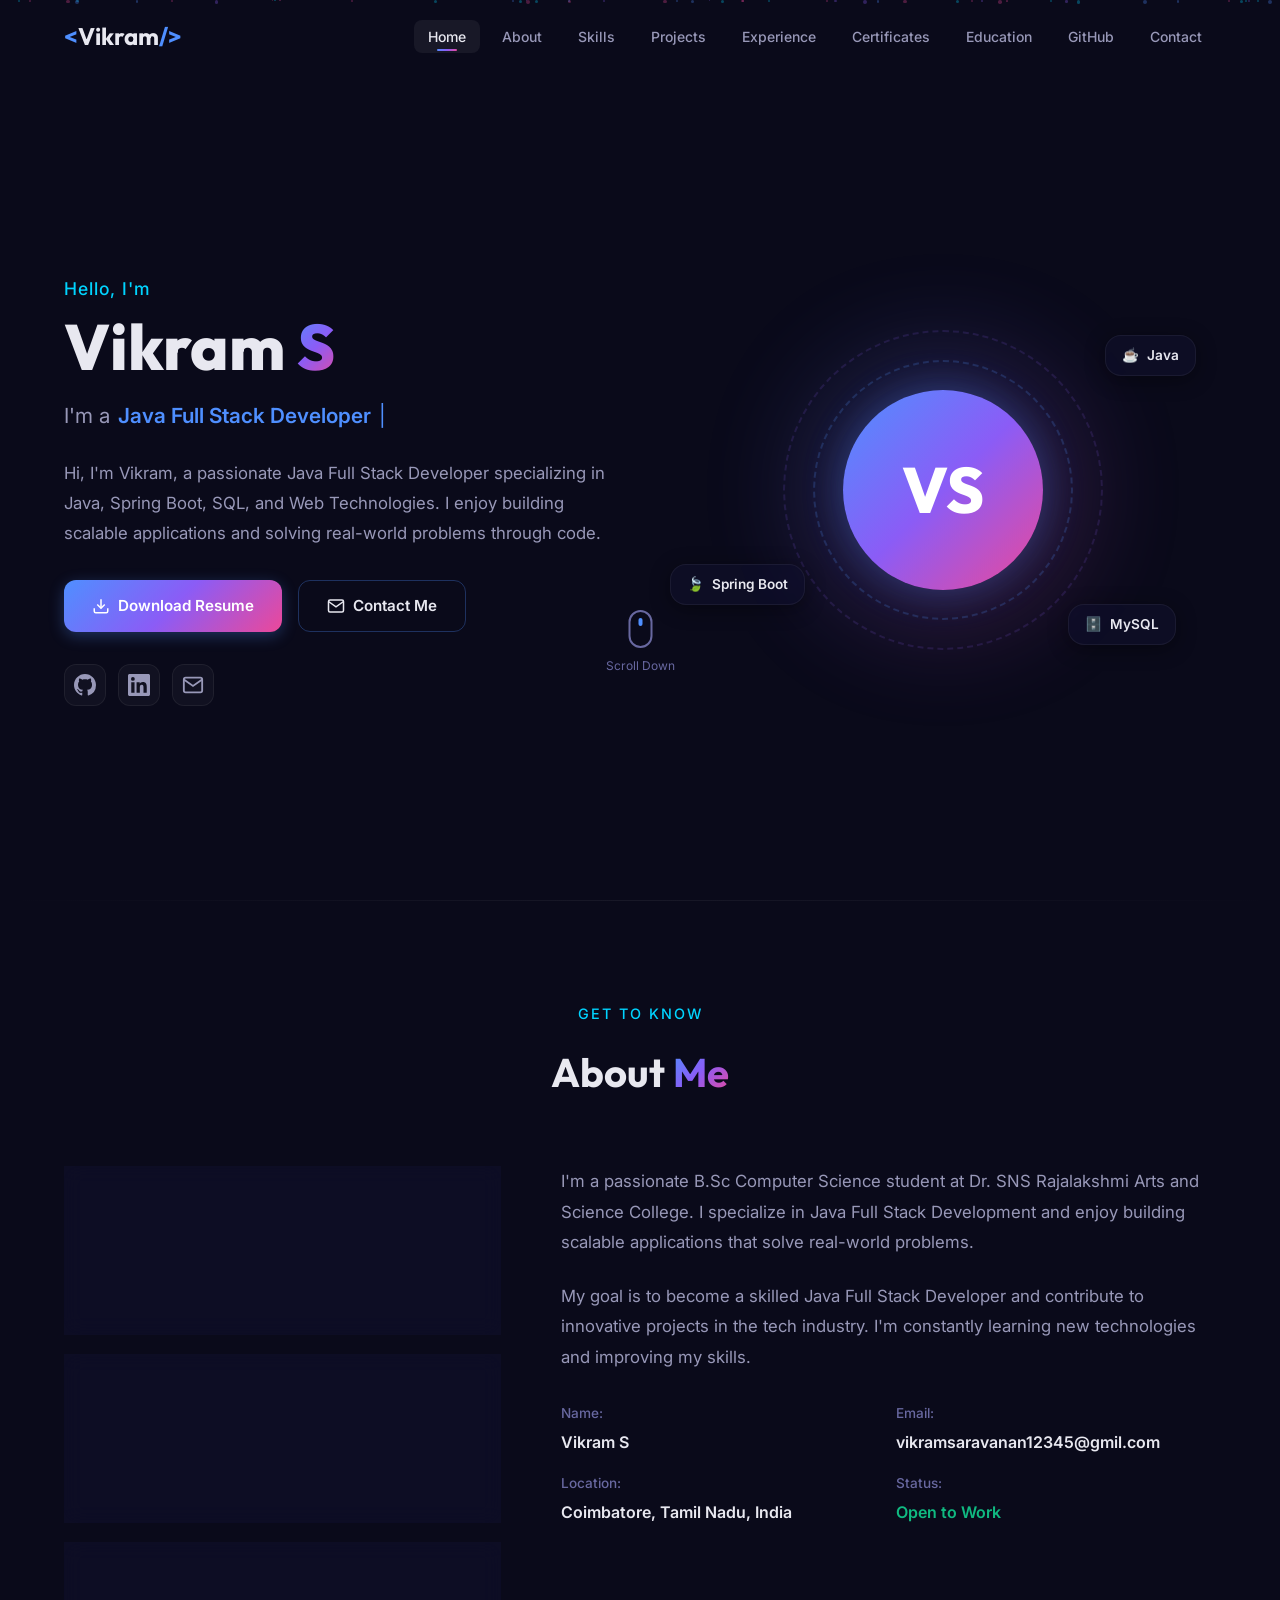
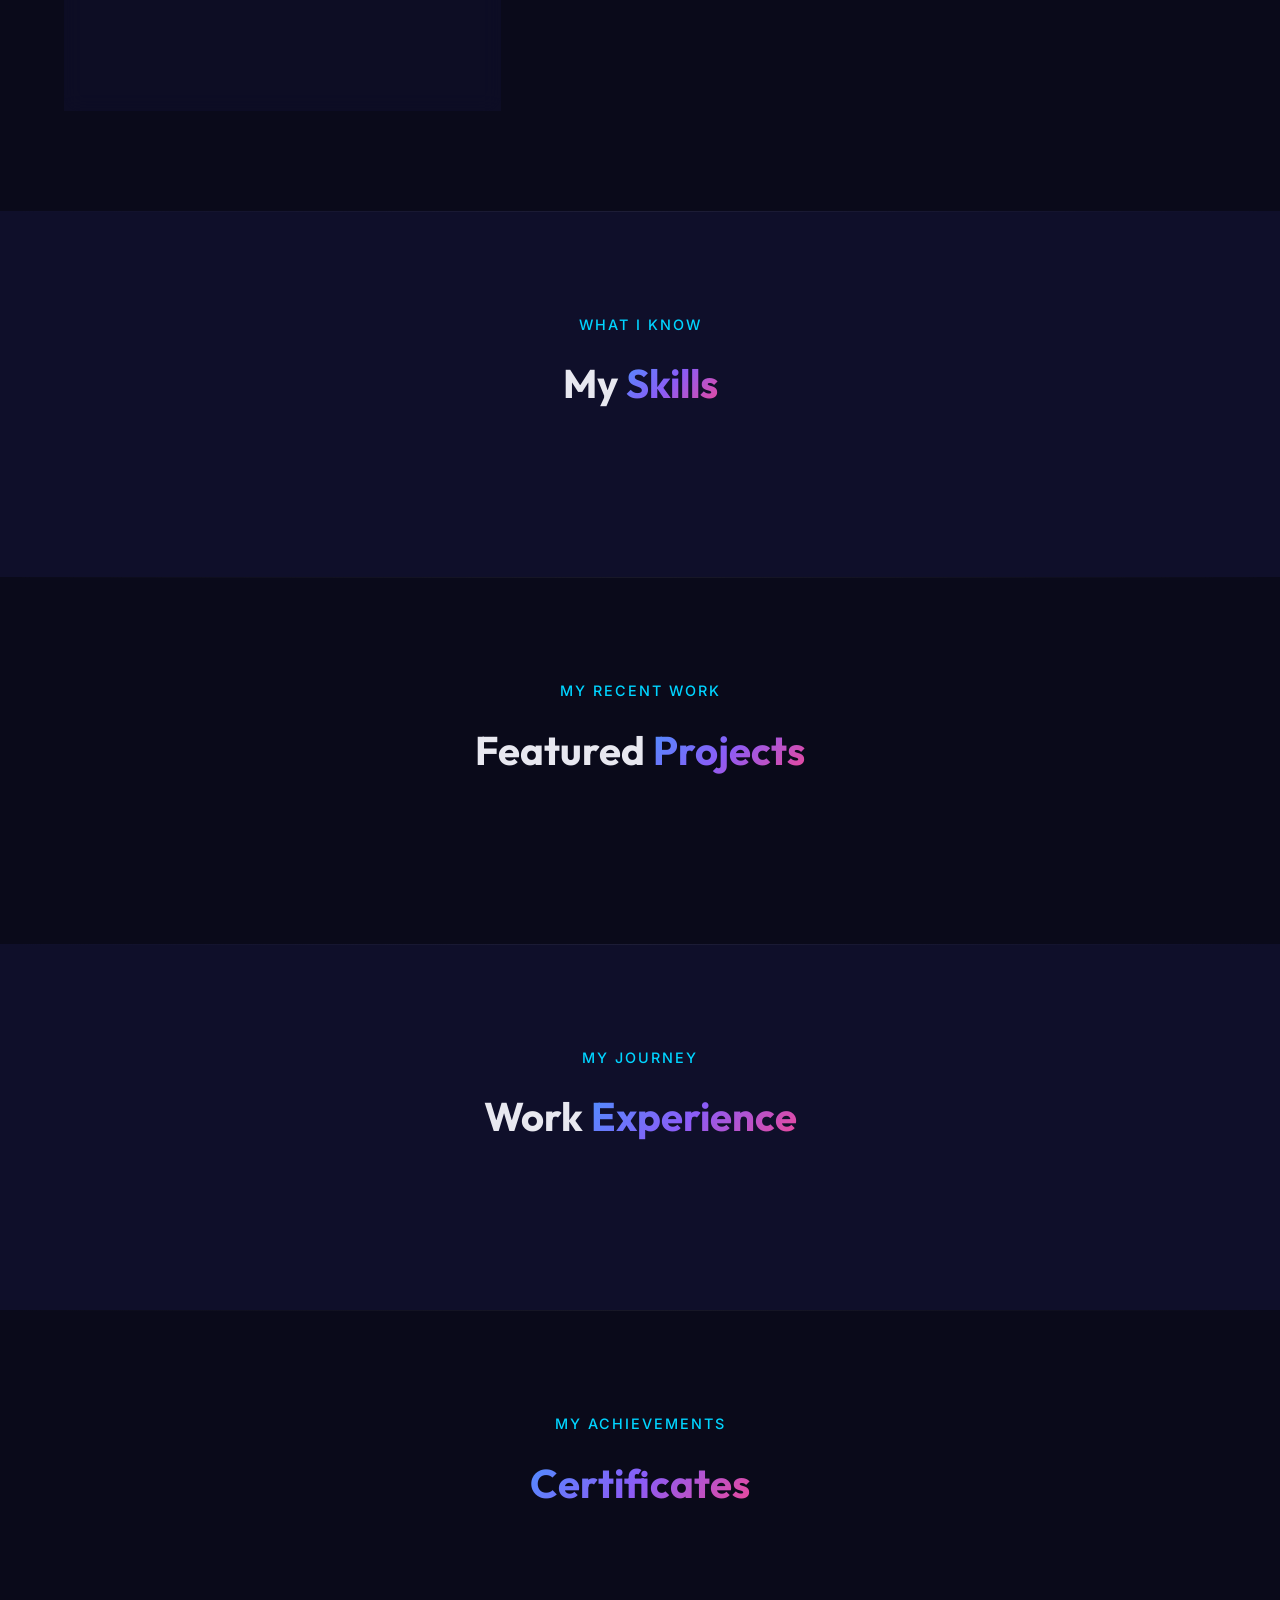
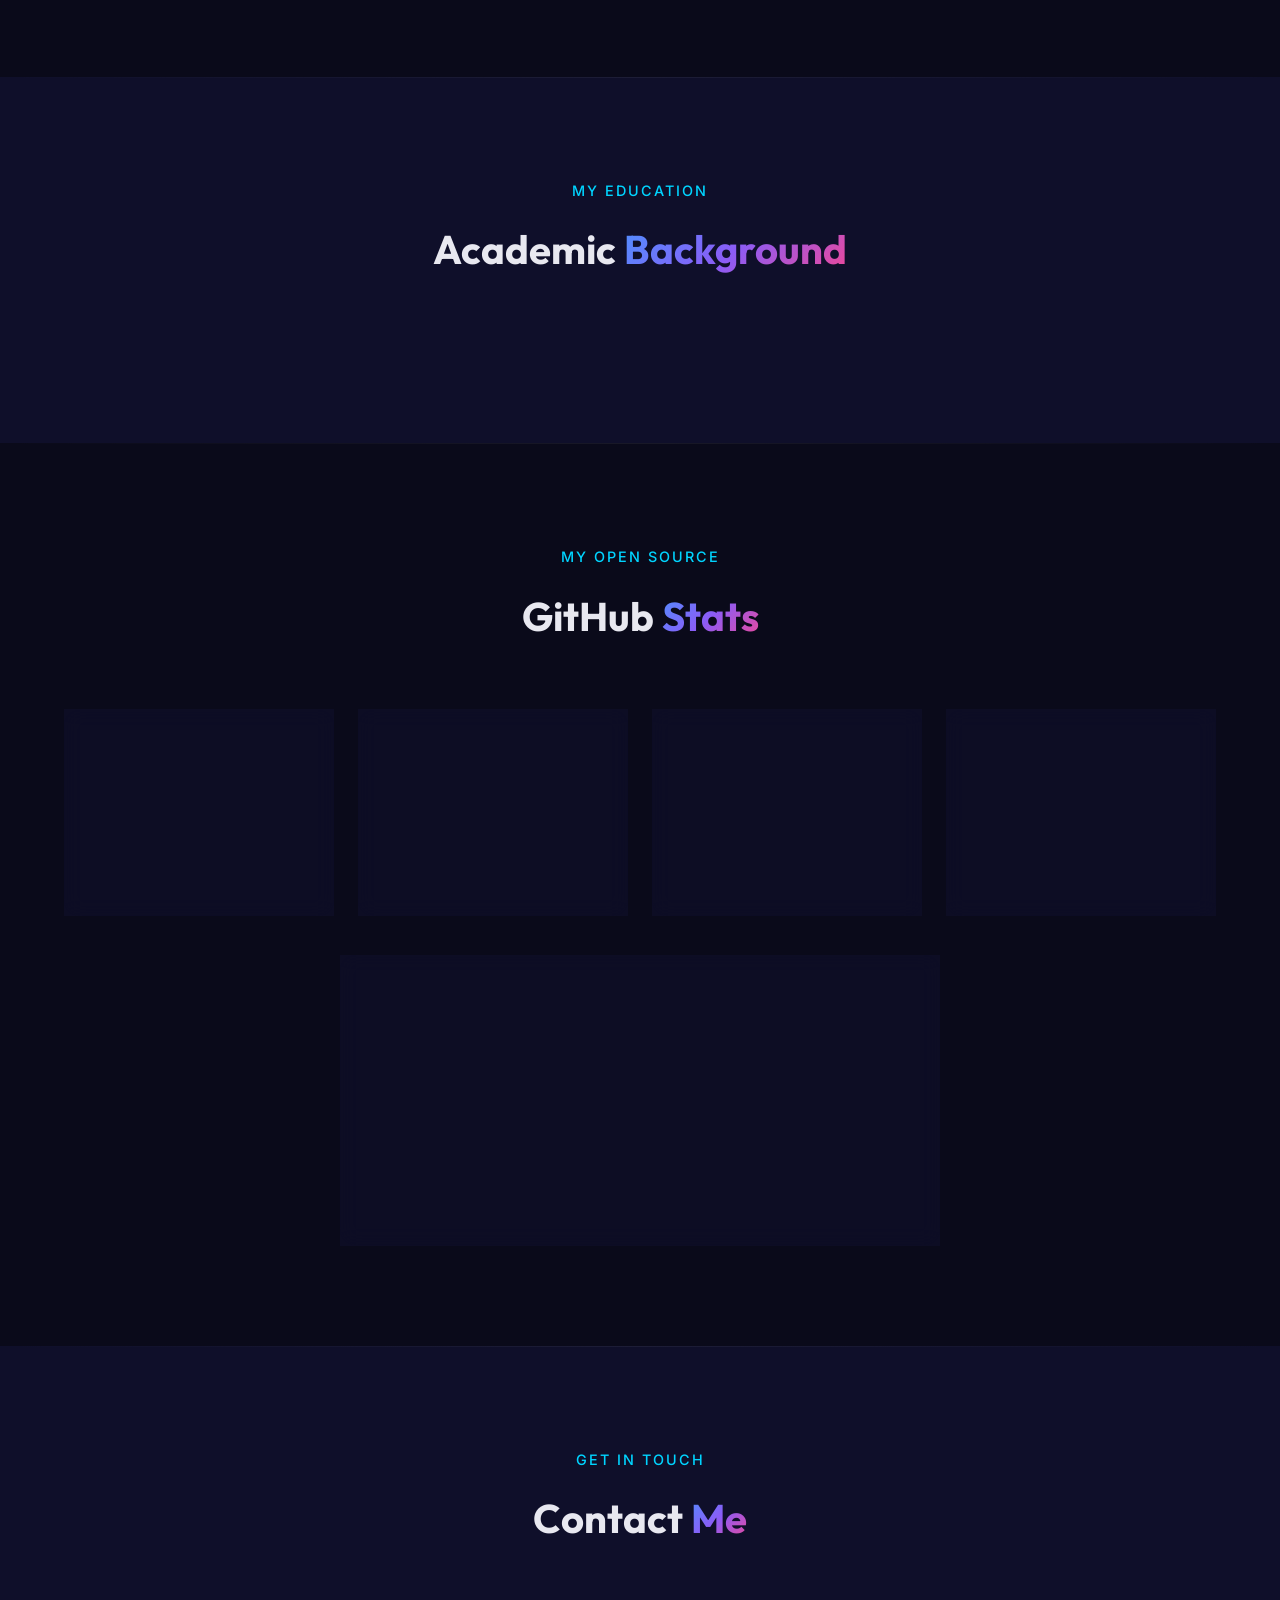
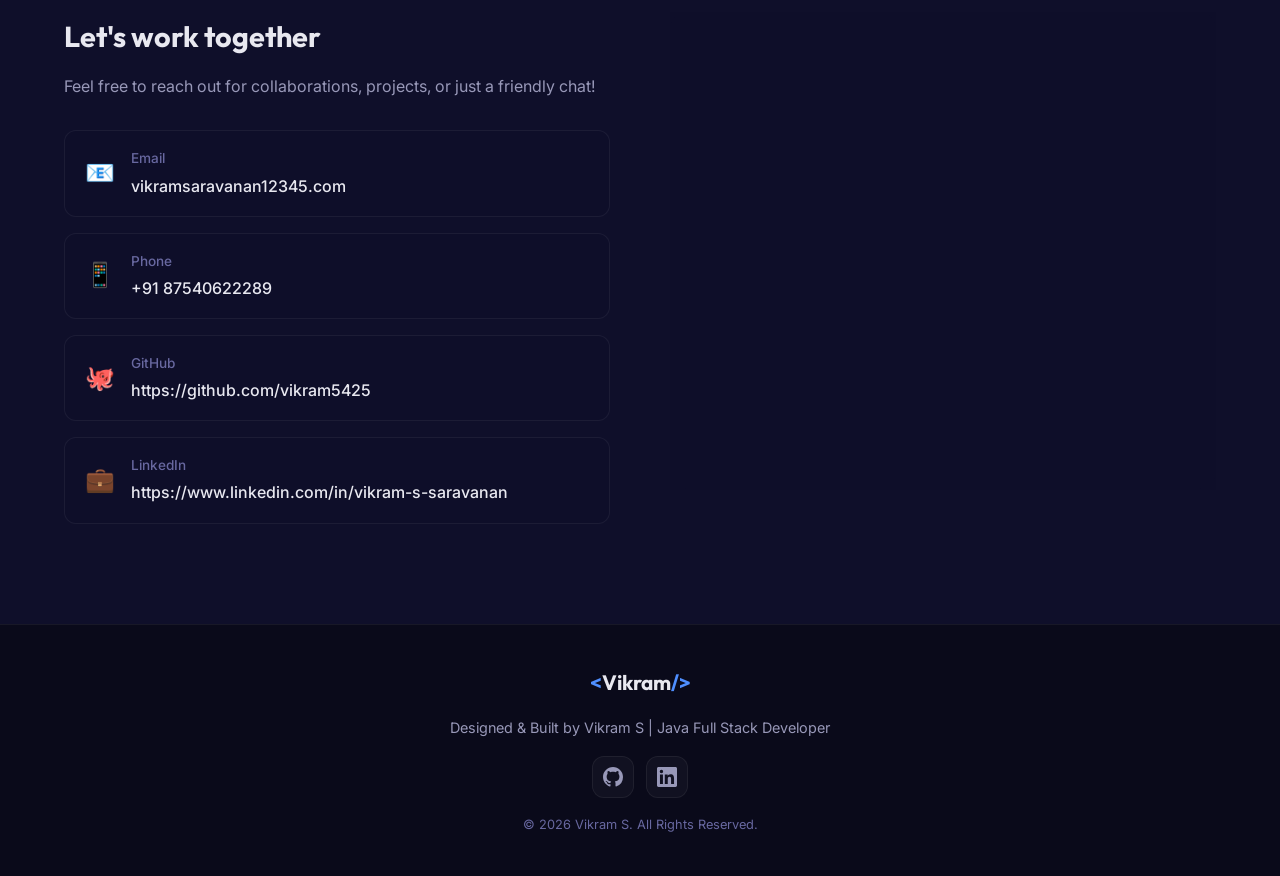
==== commit baa86230: "Updated portfolio content" ====
--- a/target/classes/static/index.html
+++ b/target/classes/static/index.html
@@ -50,7 +50,7 @@
                         <span class="cursor">|</span>
                     </div>
                     <p class="hero-bio animate-in" id="heroBio">
-                        Hi, I'm Vikram, a passionate Java Full Stack Developer specializing in Java, Spring Boot, Hibernate, JPA, SQL, and Web Technologies. I enjoy building scalable applications and solving real-world problems through code.
+                        Hi, I'm Vikram, a passionate Java Full Stack Developer specializing in Java, Spring Boot, SQL, and Web Technologies. I enjoy building scalable applications and solving real-world problems through code.
                     </p>
                     <div class="hero-buttons animate-in">
                         <a href="#" class="btn btn-primary" id="resumeBtn">
@@ -121,7 +121,7 @@
                         <div class="about-stat-card">
                             <div class="stat-icon">📊</div>
                             <h3>CGPA</h3>
-                            <p id="aboutCgpa">8.9/10</p>
+                            <p id="aboutCgpa">8.4/10</p>
                         </div>
                         <div class="about-stat-card">
                             <div class="stat-icon">📅</div>
@@ -132,7 +132,7 @@
                 </div>
                 <div class="about-text-col fade-in">
                     <p class="about-description" id="aboutBio">
-                        I'm a passionate B.Sc Computer Science student at Dr. SNS Rajalakshmi Arts and Science College with a CGPA of 8.9/10. I specialize in Java Full Stack Development and enjoy building scalable applications that solve real-world problems.
+                        I'm a passionate B.Sc Computer Science student at Dr. SNS Rajalakshmi Arts and Science College. I specialize in Java Full Stack Development and enjoy building scalable applications that solve real-world problems.
                     </p>
                     <p class="about-description">
                         My goal is to become a skilled Java Full Stack Developer and contribute to innovative projects in the tech industry. I'm constantly learning new technologies and improving my skills.
@@ -144,11 +144,11 @@
                         </div>
                         <div class="about-info-item">
                             <span class="info-label">Email:</span>
-                            <span class="info-value" id="aboutEmail">vikram@example.com</span>
+                            <span class="info-value" id="aboutEmail">vikramsaravanan12345@gmil.com</span>
                         </div>
                         <div class="about-info-item">
                             <span class="info-label">Location:</span>
-                            <span class="info-value">Tamil Nadu, India</span>
+                            <span class="info-value">Coimbatore, Tamil Nadu, India</span>
                         </div>
                         <div class="about-info-item">
                             <span class="info-label">Status:</span>
@@ -240,12 +240,12 @@
                 </div>
                 <div class="github-stat-card fade-in">
                     <div class="github-stat-icon">🔥</div>
-                    <h3 class="github-stat-number" id="githubContributions">200+</h3>
+                    <h3 class="github-stat-number" id="githubContributions">100+</h3>
                     <p>Contributions</p>
                 </div>
                 <div class="github-stat-card fade-in">
                     <div class="github-stat-icon">⭐</div>
-                    <h3 class="github-stat-number" id="githubStars">15+</h3>
+                    <h3 class="github-stat-number" id="githubStars">10+</h3>
                     <p>Total Stars</p>
                 </div>
                 <div class="github-stat-card fade-in">
@@ -305,28 +305,28 @@
                             <div class="contact-card-icon">📧</div>
                             <div>
                                 <h4>Email</h4>
-                                <p id="contactEmail">vikram@example.com</p>
+                                <p id="contactEmail">vikramsaravanan12345.com</p>
                             </div>
                         </div>
                         <div class="contact-card">
                             <div class="contact-card-icon">📱</div>
                             <div>
                                 <h4>Phone</h4>
-                                <p id="contactPhone">+91 9876543210</p>
+                                <p id="contactPhone">+91 87540622289</p>
                             </div>
                         </div>
                         <div class="contact-card">
                             <div class="contact-card-icon">🐙</div>
                             <div>
                                 <h4>GitHub</h4>
-                                <p><a href="#" id="contactGithub" target="_blank">github.com/vikram</a></p>
+                                <p><a href="#" id="contactGithub" target="_blank">https://github.com/vikram5425</a></p>
                             </div>
                         </div>
                         <div class="contact-card">
                             <div class="contact-card-icon">💼</div>
                             <div>
                                 <h4>LinkedIn</h4>
-                                <p><a href="#" id="contactLinkedin" target="_blank">linkedin.com/in/vikram</a></p>
+                                <p><a href="#" id="contactLinkedin" target="_blank">https://www.linkedin.com/in/vikram-s-saravanan</a></p>
                             </div>
                         </div>
                     </div>
@@ -375,7 +375,7 @@
                         <svg width="20" height="20" viewBox="0 0 24 24" fill="currentColor"><path d="M20.447 20.452h-3.554v-5.569c0-1.328-.027-3.037-1.852-3.037-1.853 0-2.136 1.445-2.136 2.939v5.667H9.351V9h3.414v1.561h.046c.477-.9 1.637-1.85 3.37-1.85 3.601 0 4.267 2.37 4.267 5.455v6.286zM5.337 7.433a2.062 2.062 0 01-2.063-2.065 2.064 2.064 0 112.063 2.065zm1.782 13.019H3.555V9h3.564v11.452zM22.225 0H1.771C.792 0 0 .774 0 1.729v20.542C0 23.227.792 24 1.771 24h20.451C23.2 24 24 23.227 24 22.271V1.729C24 .774 23.2 0 22.222 0h.003z"/></svg>
                     </a>
                 </div>
-                <p class="footer-copyright">&copy; 2024 Vikram S. All Rights Reserved.</p>
+                <p class="footer-copyright">&copy; 2026 Vikram S. All Rights Reserved.</p>
             </div>
         </div>
     </footer>
